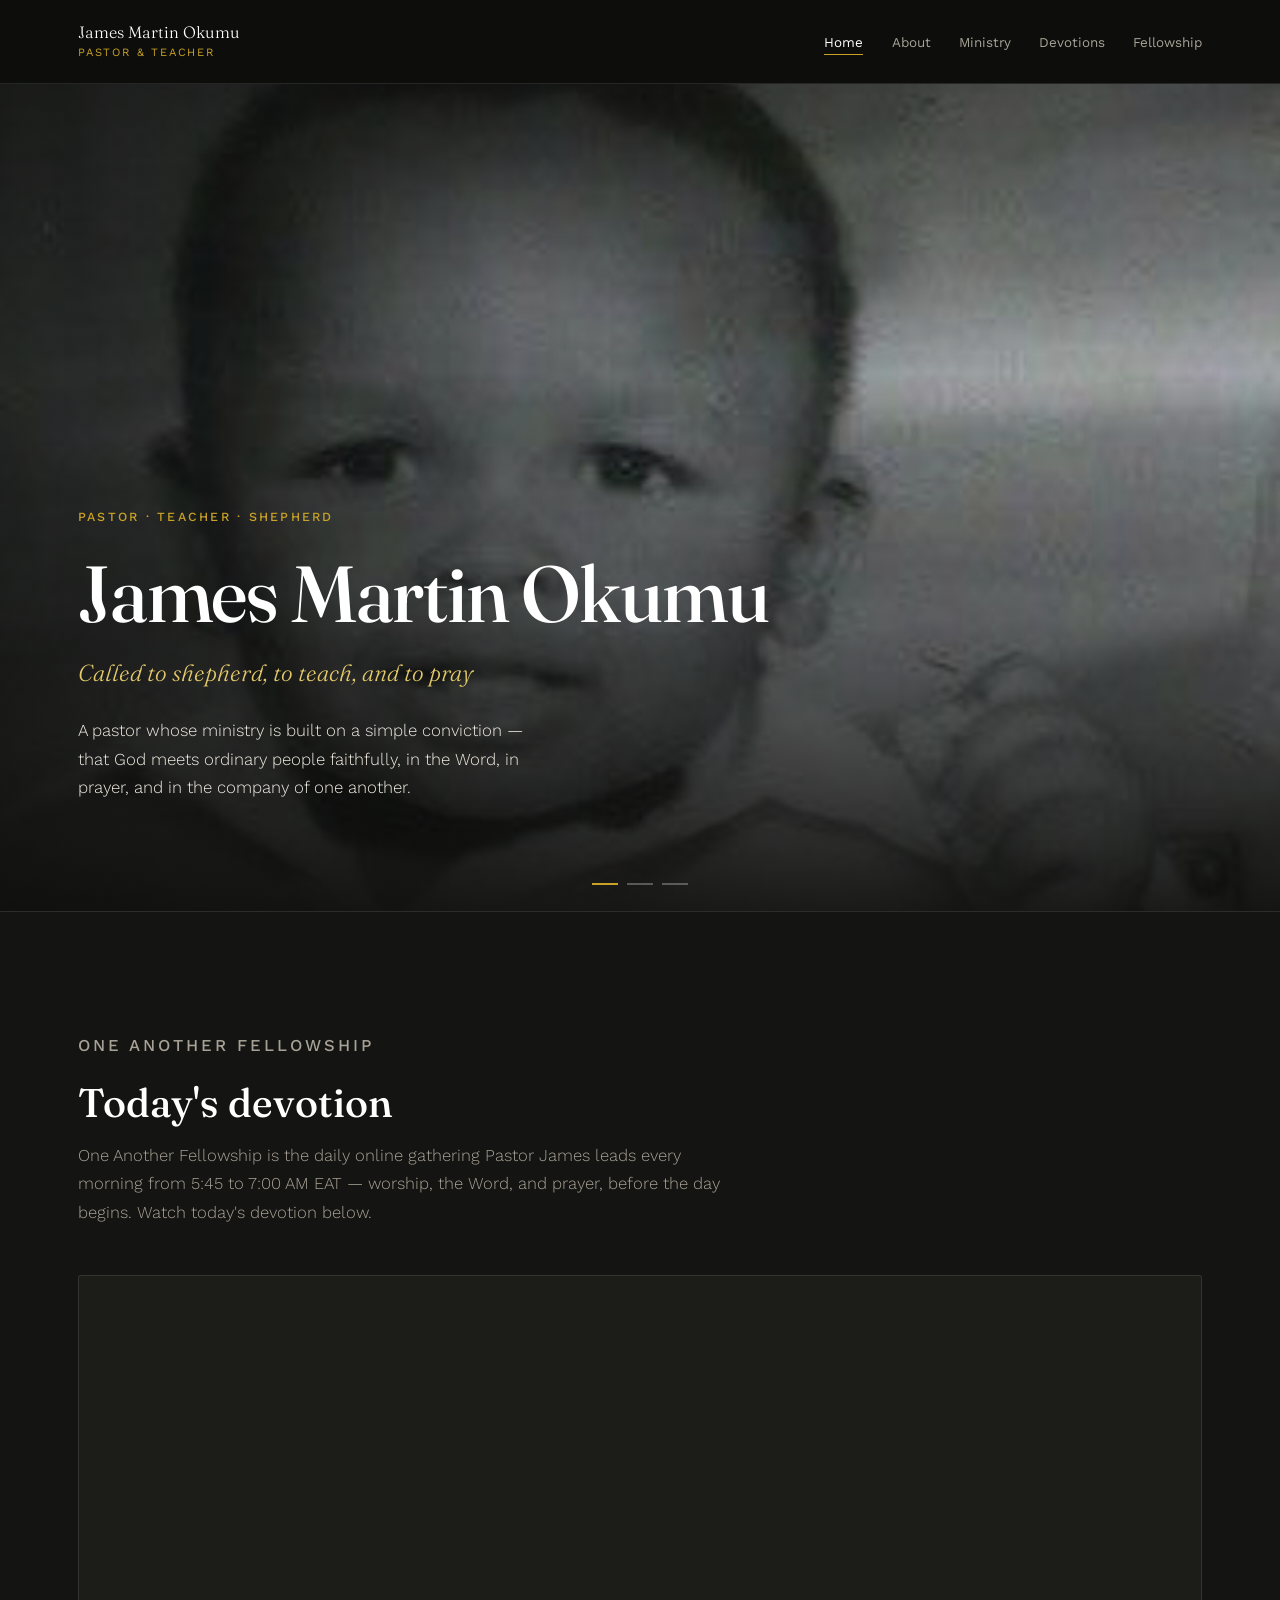
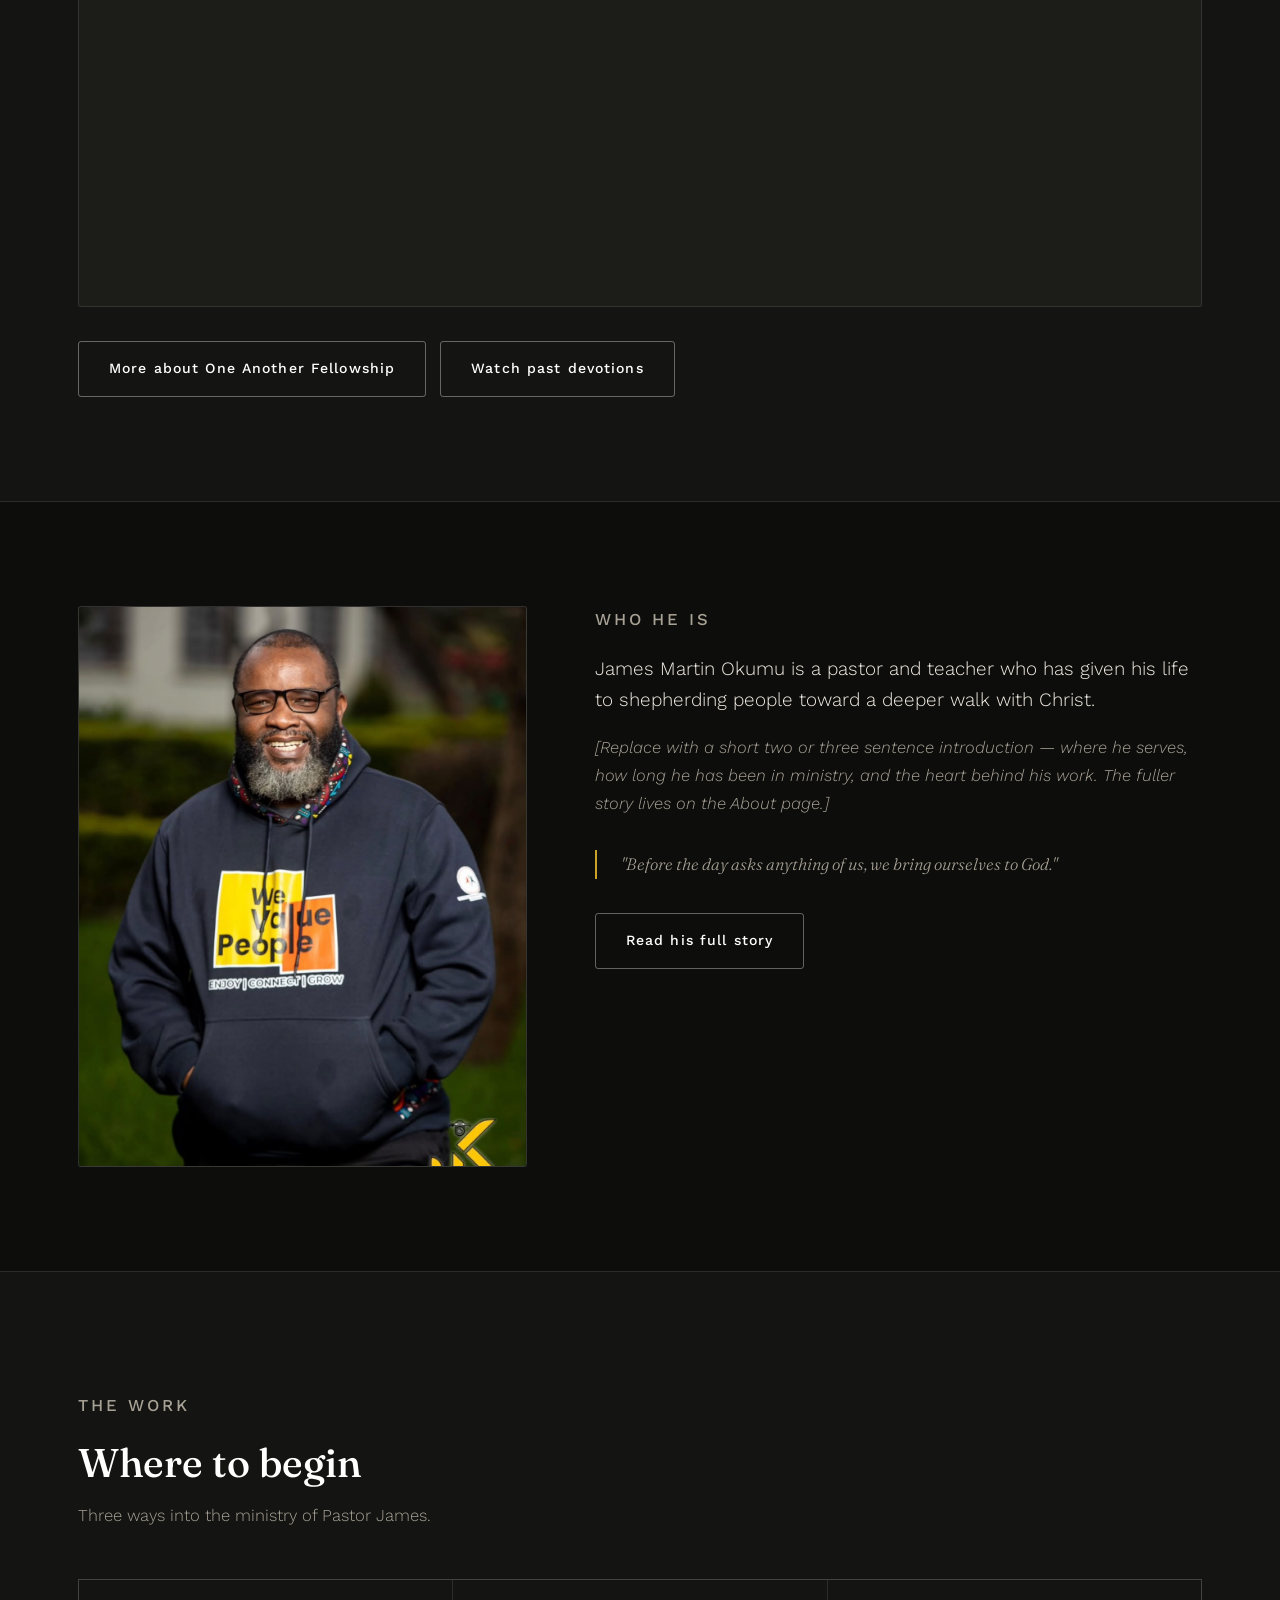
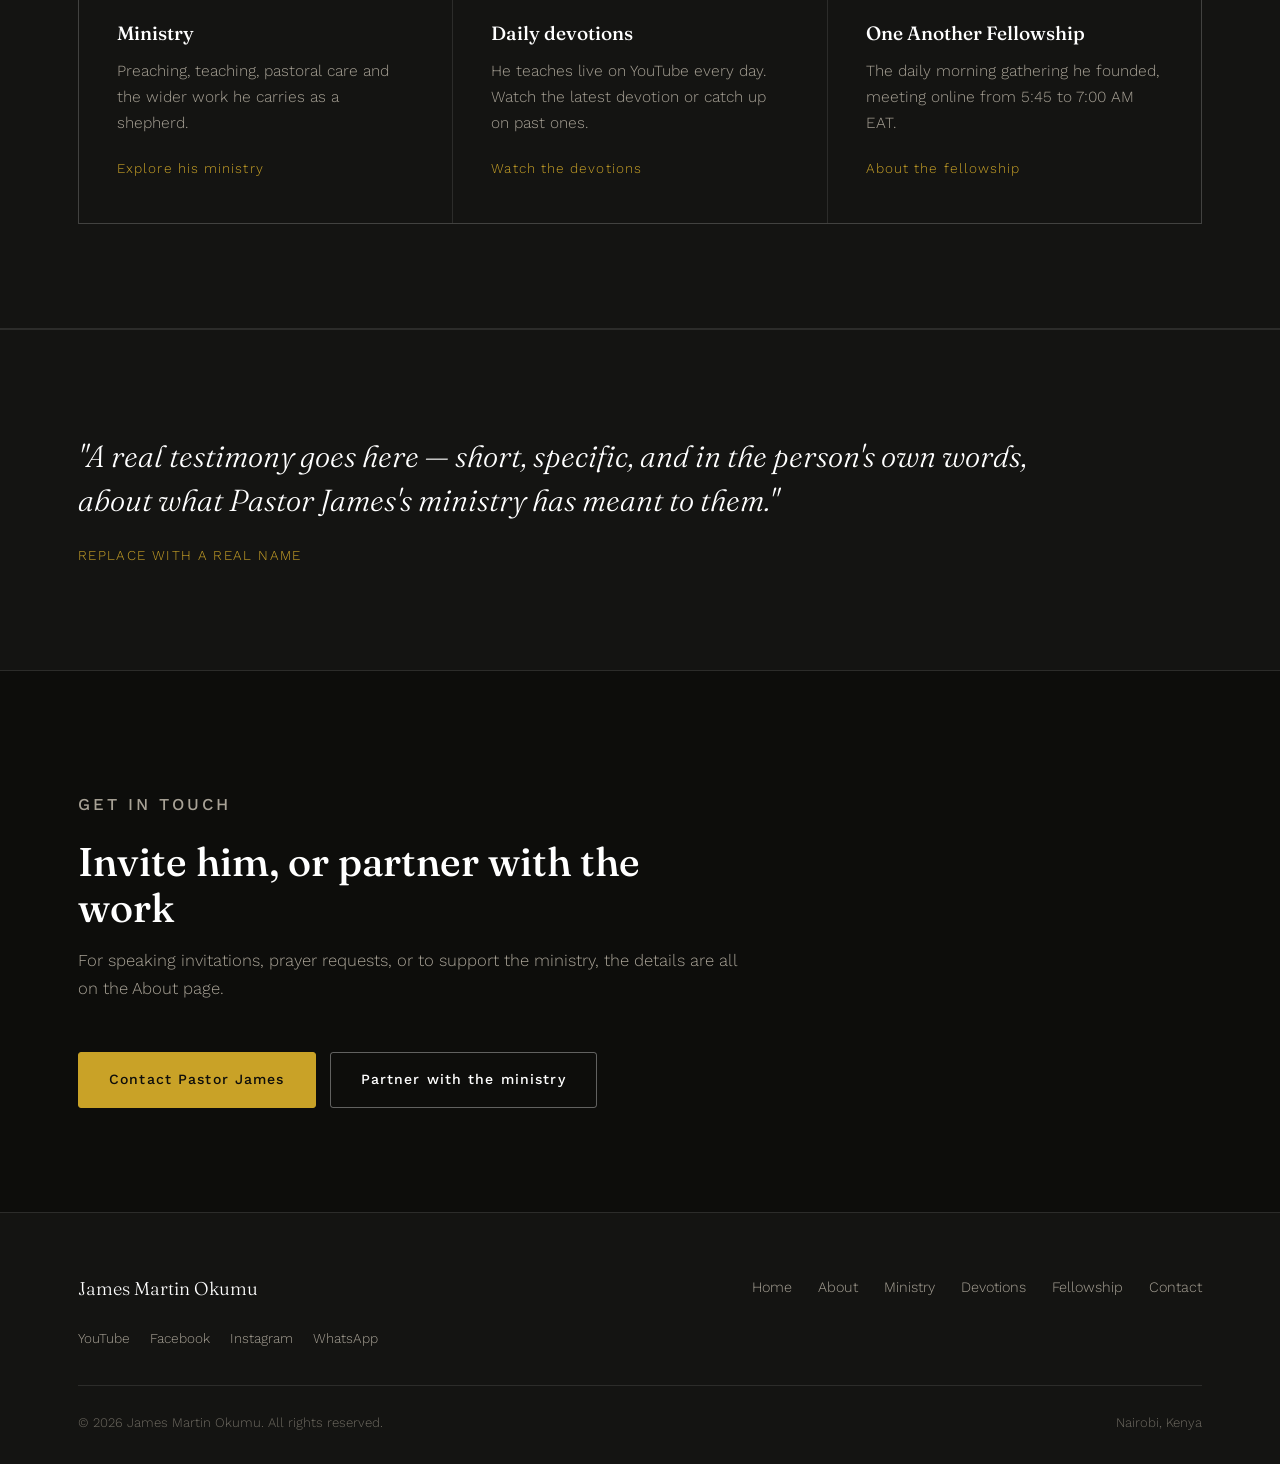
==== docs/index.html @ 49c94999 "Add files via upload" ====
<!DOCTYPE html>
<html lang="en">
<head>
<meta charset="UTF-8">
<meta name="viewport" content="width=device-width, initial-scale=1.0">
<title>James Martin Okumu — Pastor &amp; Teacher</title>
<meta name="description" content="The official website of James Martin Okumu — pastor, teacher and shepherd.">
<meta name="theme-color" content="#0D0D0B">
<link rel="preconnect" href="https://fonts.googleapis.com">
<link rel="preconnect" href="https://fonts.gstatic.com" crossorigin>
<link href="https://fonts.googleapis.com/css2?family=Fraunces:ital,opsz,wght@0,9..144,400;0,9..144,500;0,9..144,600;1,9..144,500&family=Work+Sans:wght@300;400;500;600&display=swap" rel="stylesheet">
<link rel="stylesheet" href="style.css">
</head>
<body>

<header class="site-nav">
  <div class="nav-inner">
    <a href="index.html" class="brand">James Martin Okumu<small>PASTOR &amp; TEACHER</small></a>
    <button class="nav-toggle" id="navToggle" aria-label="Toggle menu" aria-expanded="false">
      <span></span><span></span><span></span>
    </button>
    <ul class="links" id="navLinks">
      <li><a href="index.html" class="current">Home</a></li>
      <li><a href="about.html">About</a></li>
      <li><a href="ministry.html">Ministry</a></li>
      <li><a href="devotions.html">Devotions</a></li>
      <li><a href="fellowship.html">Fellowship</a></li>
    </ul>
  </div>
</header>

<main>

  <!-- ============ HERO ============
       Full-width slideshow. It plays through the images once on page load
       and then stays on the last one.

       TO CHANGE THE PHOTOS: edit the data-src values below. Add or remove
       .hero-slide divs freely — the script adapts to however many there are.
       The LAST slide in the list is the one it settles on.
  ================================================== -->
  <section class="hero" id="hero">
    <div class="hero-slides" id="heroSlides">
      <div class="hero-slide" data-src="Images/pj12.jpeg"></div>
      <div class="hero-slide" data-src="Images/pj13.jpeg"></div>
      <div class="hero-slide" data-src="Images/pj8.jpeg"></div>
    </div>
    <div class="hero-scrim"></div>

    <div class="hero-inner">
      <p class="kicker">PASTOR · TEACHER · SHEPHERD</p>
      <h1>James Martin Okumu</h1>
      <p class="hero-role">Called to shepherd, to teach, and to pray</p>
      <p class="hero-lede">
        A pastor whose ministry is built on a simple conviction — that God meets
        ordinary people faithfully, in the Word, in prayer, and in the company of
        one another.
      </p>
      <!-- <div class="btn-row">
        <a href="about.html" class="btn btn-gold">About Pastor James</a>
        <a href="devotions.html" class="btn btn-outline">Watch the devotions</a>
      </div> -->
    </div>

    <div class="hero-ticks" id="heroTicks" aria-hidden="true"></div>
  </section>

  <!-- ============ TODAY'S DEVOTION (One Another Fellowship) ============
       A short line about One Another Fellowship, then the embedded
       YouTube player for that day's devotion.

       TO UPDATE THE VIDEO EACH DAY:
       1. Open the video (or the live stream) on YouTube.
       2. Click Share, then Embed, and copy the video ID from the src URL —
          it's the part after /embed/, e.g. https://www.youtube.com/embed/dQw4w9WgXcQ
          The ID there is  dQw4w9WgXcQ
       3. Replace VIDEO_ID_HERE below with that ID.
       4. Delete the <div class="ph-note"> line once a real video is showing.

       SET IT ONCE AND FORGET IT INSTEAD:
       Replace the src below with
         https://www.youtube.com/embed/live_stream?channel=CHANNEL_ID
       (CHANNEL_ID is the part after /channel/ in the channel's YouTube URL).
       This always shows whatever is currently live, so nothing needs
       editing daily.
  ================================================== -->
  <section id="devotion" style="background:var(--black-2); border-bottom:1px solid var(--line);">
    <div class="wrap">
      <div class="section-head">
        <p class="kicker">ONE ANOTHER FELLOWSHIP</p>
        <h2>Today's devotion</h2>
        <p>
          One Another Fellowship is the daily online gathering Pastor James leads
          every morning from 5:45 to 7:00 AM EAT — worship, the Word, and prayer,
          before the day begins. Watch today's devotion below.
        </p>
      </div>

      <div class="video-frame">
        <iframe width="560" height="315" src="https://www.youtube.com/embed/0ZjJgJU7mEo?si=CtT1okgOk1QKLhzF" title="YouTube video player" frameborder="0" allow="accelerometer; autoplay; clipboard-write; encrypted-media; gyroscope; picture-in-picture; web-share" referrerpolicy="strict-origin-when-cross-origin" allowfullscreen></iframe>
        <!-- <div class="ph-note">
          Paste today's YouTube video ID into this embed.<br>
          <small>See the instructions in the code just above this section.</small>
        </div> -->
      </div>

      <div class="btn-row">
        <a href="fellowship.html" class="btn btn-outline">More about One Another Fellowship</a>
        <a href="devotions.html" class="btn btn-outline">Watch past devotions</a>
      </div>
    </div>
  </section>

  <!-- ============ INTRO ============ -->
  <section>
    <div class="wrap">
      <div class="split">
        <div class="split-media">
          <div class="photo">
            <img src="Images/pj4.jpeg" alt="Pastor James Martin Okumu">
            <div class="ph-note">images/portrait.jpg<br><small>portrait, 4:5</small></div>
          </div>
        </div>
        <div class="body-copy">
          <p class="kicker">WHO HE IS</p>
          <p class="lead">
            James Martin Okumu is a pastor and teacher who has given his life to
            shepherding people toward a deeper walk with Christ.
          </p>
          <p>
            <em>[Replace with a short two or three sentence introduction — where he
            serves, how long he has been in ministry, and the heart behind his work.
            The fuller story lives on the About page.]</em>
          </p>
          <p class="pull">"Before the day asks anything of us, we bring ourselves to God."</p>
          <div class="btn-row">
            <a href="about.html" class="btn btn-outline">Read his full story</a>
          </div>
        </div>
      </div>
    </div>
  </section>

  <!-- ============ THREE DOORS ============ -->
  <section class="alt-bg" style="background:var(--black-2); border-top:1px solid var(--line); border-bottom:1px solid var(--line);">
    <div class="wrap">
      <div class="section-head">
        <p class="kicker">THE WORK</p>
        <h2>Where to begin</h2>
        <p>Three ways into the ministry of Pastor James.</p>
      </div>
      <div class="grid-3 alt-bg">
        <div class="cell">
          <h3>Ministry</h3>
          <p>Preaching, teaching, pastoral care and the wider work he carries as a shepherd.</p>
          <a href="ministry.html" class="more">Explore his ministry</a>
        </div>
        <div class="cell">
          <h3>Daily devotions</h3>
          <p>He teaches live on YouTube every day. Watch the latest devotion or catch up on past ones.</p>
          <a href="devotions.html" class="more">Watch the devotions</a>
        </div>
        <div class="cell">
          <h3>One Another Fellowship</h3>
          <p>The daily morning gathering he founded, meeting online from 5:45 to 7:00 AM EAT.</p>
          <a href="fellowship.html" class="more">About the fellowship</a>
        </div>
      </div>
    </div>
  </section>

  <!-- ============ TESTIMONY ============ -->
  <section class="testimony">
    <div class="wrap">
      <blockquote>
        "A real testimony goes here — short, specific, and in the person's own words,
        about what Pastor James's ministry has meant to them."
        <cite>REPLACE WITH A REAL NAME</cite>
      </blockquote>
    </div>
  </section>

  <!-- ============ CTA ============ -->
  <section>
    <div class="wrap">
      <div class="section-head">
        <p class="kicker">GET IN TOUCH</p>
        <h2>Invite him, or partner with the work</h2>
        <p>
          For speaking invitations, prayer requests, or to support the ministry,
          the details are all on the About page.
        </p>
      </div>
      <div class="btn-row" style="margin-top:0;">
        <a href="about.html#contact" class="btn btn-gold">Contact Pastor James</a>
        <a href="about.html#partner" class="btn btn-outline">Partner with the ministry</a>
      </div>
    </div>
  </section>

</main>

<footer>
  <div class="wrap">
    <div class="footer-top">
      <div>
        <div class="footer-brand">James Martin Okumu</div>
        <ul class="socials">
          <li><a href="https://youtube.com/@pastajmo?si=jwKkBSvHOU5rkGLG" target="_blank" rel="noopener">YouTube</a></li>
          <li><a href="https://www.facebook.com/share/1CH9xJ3EPk/?mibextid=wwXIfr" target="_blank" rel="noopener">Facebook</a></li>
          <li><a href="https://www.instagram.com/pastajmo_?stkn=NXFvdDA4YzVlY3pz" target="_blank" rel="noopener">Instagram</a></li>
          <li><a href="https://wa.me/254716153771" target="_blank" rel="noopener">WhatsApp</a></li>
        </ul>
      </div>
      <ul class="footer-links">
        <li><a href="index.html">Home</a></li>
        <li><a href="about.html">About</a></li>
        <li><a href="ministry.html">Ministry</a></li>
        <li><a href="devotions.html">Devotions</a></li>
        <li><a href="fellowship.html">Fellowship</a></li>
        <li><a href="about.html#contact">Contact</a></li>
      </ul>
    </div>
    <div class="footer-bottom">
      <span>&copy; <span id="year"></span> James Martin Okumu. All rights reserved.</span>
      <span>Nairobi, Kenya</span>
    </div>
  </div>
</footer>

<script src="main.js"></script>
</body>
</html>
---- docs/style.css ----
/* ============================================================
   James Martin Okumu — shared stylesheet
   Edit colours, fonts and spacing here once; every page updates.
   ============================================================ */

:root{
  --black:#0D0D0B;
  --black-2:#141412;
  --black-3:#1C1C19;
  --line:rgba(255,255,255,0.10);
  --cream:#F2EDE4;
  --cream-dim:#A8A296;
  --muted:#6E6A61;
  --gold:#C9A227;
  --gold-soft:#E3C96A;
  --radius:3px;
}

*{box-sizing:border-box;}
html{scroll-behavior:smooth;}
body{
  margin:0;
  background:var(--black);
  color:var(--cream);
  font-family:'Work Sans', sans-serif;
  font-size:16px;
  font-weight:300;
  line-height:1.7;
  -webkit-font-smoothing:antialiased;
}
h1,h2,h3,h4{
  font-family:'Fraunces', serif;
  font-weight:500;
  line-height:1.15;
  margin:0;
  color:#fff;
}
p{margin:0 0 1em 0;}
a{color:inherit;}
img{max-width:100%; display:block;}
.wrap{max-width:1180px; margin:0 auto; padding:0 28px;}
section{padding:104px 0;}
@media (max-width:760px){ section{padding:68px 0;} }

a:focus-visible, button:focus-visible{outline:2px solid var(--gold); outline-offset:3px;}
@media (prefers-reduced-motion: reduce){
  *{animation-duration:0.01ms !important; transition-duration:0.01ms !important;}
}

.kicker{
  color:var(--gold); font-size:0.78rem; letter-spacing:0.18em;
  font-weight:500; margin-bottom:20px;
}
.todo{display:block; font-size:0.78rem; color:var(--muted); font-style:italic; margin-top:4px;}

/* ================= NAVBAR (static) ================= */
header.site-nav{
  position:static;
  background:var(--black);
  border-bottom:1px solid var(--line);
}
.nav-inner{
  max-width:1180px; margin:0 auto; padding:22px 28px;
  display:flex; align-items:center; justify-content:space-between; gap:24px;
}
.brand{
  font-family:'Fraunces', serif; font-size:clamp(0.9rem, 1.3vw, 1.02rem); color:#fff;
  text-decoration:none; line-height:1.3; white-space:nowrap; flex-shrink:0;
}
.brand small{
  display:block; font-family:'Work Sans',sans-serif; font-size:0.7rem;
  color:var(--gold); letter-spacing:0.16em; font-weight:400; margin-top:3px;
}
.links{
  display:flex; gap:clamp(16px, 2.2vw, 34px);
  list-style:none; margin:0; padding:0; align-items:center;
  flex-wrap:nowrap;
}
.links li{white-space:nowrap;}
.links a{
  color:var(--cream-dim); text-decoration:none;
  font-size:clamp(0.8rem, 1.05vw, 0.9rem); font-weight:400;
  padding:4px 0; border-bottom:1px solid transparent; white-space:nowrap;
  transition:color 0.2s ease, border-color 0.2s ease;
}
.links a:hover{color:#fff; border-color:var(--gold);}
.links a.current{color:#fff; border-color:var(--gold);}

.nav-toggle{
  display:none; background:none; border:none; cursor:pointer;
  width:32px; height:24px; position:relative; padding:0;
}
.nav-toggle span{
  position:absolute; left:0; right:0; height:1.5px; background:var(--cream);
  transition:transform 0.25s ease, opacity 0.25s ease;
}
.nav-toggle span:nth-child(1){top:2px;}
.nav-toggle span:nth-child(2){top:11px;}
.nav-toggle span:nth-child(3){top:20px;}
.nav-toggle.open span:nth-child(1){transform:translateY(9px) rotate(45deg);}
.nav-toggle.open span:nth-child(2){opacity:0;}
.nav-toggle.open span:nth-child(3){transform:translateY(-9px) rotate(-45deg);}

@media (max-width:760px){
  .nav-toggle{display:block;}
  .nav-inner{position:relative;}
  .links{
    display:none; position:absolute; top:100%; left:0; right:0; z-index:40;
    flex-direction:column; align-items:flex-start; gap:0;
    background:var(--black-2); border-bottom:1px solid var(--line); padding:8px 28px 20px;
  }
  .links.open{display:flex;}
  .links a{padding:14px 0; width:100%; border-bottom:1px solid var(--line);}
}

/* ================= BUTTONS ================= */
.btn{
  display:inline-block; padding:15px 30px; text-decoration:none;
  font-size:0.88rem; letter-spacing:0.08em; font-weight:500;
  font-family:'Work Sans',sans-serif;
  border-radius:var(--radius); border:1px solid transparent; cursor:pointer;
  transition:background 0.22s ease, color 0.22s ease, border-color 0.22s ease;
}
.btn-gold{background:var(--gold); color:#0D0D0B; border-color:var(--gold);}
.btn-gold:hover{background:var(--gold-soft); border-color:var(--gold-soft);}
.btn-outline{color:#fff; border-color:rgba(255,255,255,0.35); background:transparent;}
.btn-outline:hover{border-color:#fff; background:rgba(255,255,255,0.07);}
.btn-row{display:flex; gap:14px; flex-wrap:wrap; margin-top:34px;}

/* ================= PHOTO FRAMES ================= */
.photo{
  position:relative; overflow:hidden; border-radius:var(--radius);
  background:linear-gradient(150deg,#232320,#161614);
  border:1px solid var(--line);
}
.photo img{width:100%; height:100%; object-fit:cover; display:block;}
.photo .ph-note{
  position:absolute; inset:0; display:flex; align-items:center; justify-content:center;
  text-align:center; padding:24px; color:var(--muted); font-size:0.82rem;
  pointer-events:none; line-height:1.5;
}

/* ================= HOME HERO (full-width slideshow) ================= */
.hero{
  position:relative;
  width:100%;
  min-height:92vh;
  display:flex; align-items:flex-end;
  padding:0;
  background:var(--black-2);
  border-bottom:1px solid var(--line);
  overflow:hidden;
}

/* the stacked slides */
.hero-slides{position:absolute; inset:0; z-index:0;}
.hero-slide{
  position:absolute; inset:0;
  background-size:cover;
  background-position:center 22%;
  background-repeat:no-repeat;
  opacity:0;
  transition:opacity 1.4s ease-in-out;
}
.hero-slide.is-visible{opacity:1;}

/* readability wash over the photos */
.hero-scrim{
  position:absolute; inset:0; z-index:1; pointer-events:none;
  background:
    linear-gradient(180deg, rgba(13,13,11,0.55) 0%, rgba(13,13,11,0.10) 35%, rgba(13,13,11,0.92) 100%),
    linear-gradient(90deg, rgba(13,13,11,0.72) 0%, rgba(13,13,11,0.15) 65%);
}

.hero-inner{
  position:relative; z-index:2;
  width:100%; max-width:1180px; margin:0 auto;
  padding:0 28px 92px;
}
.hero h1{font-size:clamp(2.5rem, 6.2vw, 5rem); letter-spacing:-0.015em;}
.hero-role{
  font-family:'Fraunces',serif; font-style:italic; color:var(--gold-soft);
  font-size:clamp(1.05rem,2.2vw,1.45rem); margin-top:14px;
}
.hero-lede{color:var(--cream); max-width:48ch; margin-top:24px; font-size:1.05rem;}

/* small progress ticks showing which slide is up */
.hero-ticks{
  position:absolute; left:50%; transform:translateX(-50%);
  bottom:26px; z-index:2;
  display:flex; gap:9px;
}
.hero-ticks i{
  display:block; width:26px; height:2px;
  background:rgba(255,255,255,0.28);
  transition:background 0.5s ease;
}
.hero-ticks i.on{background:var(--gold);}

@media (max-width:760px){
  .hero{min-height:78vh;}
  .hero-inner{padding:0 24px 76px;}
  .hero-slide{background-position:center 18%;}
  .hero-scrim{
    background:linear-gradient(180deg, rgba(13,13,11,0.55) 0%, rgba(13,13,11,0.25) 30%, rgba(13,13,11,0.95) 100%);
  }
}

/* if the visitor prefers reduced motion, show only the final image */
@media (prefers-reduced-motion: reduce){
  .hero-slide{transition:none;}
}

/* ================= PAGE HEADER (inner pages) ================= */
.page-head{
  background-color:var(--black-2);
  border-bottom:1px solid var(--line);
  padding:92px 0 82px;
}
.page-head h1{font-size:clamp(2.2rem,5vw,3.4rem);}
.page-head p{color:var(--cream-dim); max-width:56ch; margin-top:20px; font-size:1.06rem;}

/* ================= SECTION HEADS ================= */
.section-head{margin-bottom:48px; max-width:660px;}
.section-head h2{font-size:clamp(1.85rem,3.5vw,2.5rem);}
.section-head p{color:var(--cream-dim); margin-top:16px; font-size:1.04rem;}

/* ================= SPLIT CONTENT ================= */
.split{display:grid; grid-template-columns:0.85fr 1.15fr; gap:68px; align-items:start;}
.split.reverse{grid-template-columns:1.15fr 0.85fr;}
@media (max-width:880px){
  .split, .split.reverse{grid-template-columns:1fr; gap:36px;}
  .split.reverse .split-media{order:-1;}
}
.split .photo{aspect-ratio:4/5;}
.body-copy p{color:var(--cream-dim); font-size:1.04rem;}
.body-copy p.lead{color:var(--cream); font-size:1.18rem; line-height:1.6;}
.pull{
  border-left:2px solid var(--gold); padding-left:24px; margin:32px 0;
  font-family:'Fraunces',serif; font-style:italic; font-size:1.22rem; color:#fff;
}

/* ================= CARD GRID ================= */
.grid-3{display:grid; grid-template-columns:repeat(3,1fr); gap:1px; background:var(--line); border:1px solid var(--line);}
.grid-2{display:grid; grid-template-columns:repeat(2,1fr); gap:1px; background:var(--line); border:1px solid var(--line);}
@media (max-width:800px){ .grid-3, .grid-2{grid-template-columns:1fr;} }
.cell{background:var(--black); padding:42px 38px;}
.cell h3{font-size:1.2rem; margin-bottom:14px;}
.cell p{color:var(--cream-dim); font-size:0.97rem; margin:0;}
.cell a.more{
  display:inline-block; margin-top:20px; color:var(--gold); text-decoration:none;
  font-size:0.85rem; letter-spacing:0.08em; border-bottom:1px solid transparent;
}
.cell a.more:hover{border-color:var(--gold);}
.alt-bg .cell{background:var(--black-2);}

/* ================= TIMELINE (ministry) ================= */
.timeline{list-style:none; margin:0; padding:0;}
.timeline li{
  display:grid; grid-template-columns:130px 1fr; gap:28px;
  padding:26px 0; border-bottom:1px solid var(--line);
}
.timeline li:first-child{border-top:1px solid var(--line);}
@media (max-width:640px){ .timeline li{grid-template-columns:1fr; gap:6px;} }
.timeline .yr{color:var(--gold); font-size:0.85rem; letter-spacing:0.1em; padding-top:4px;}
.timeline h4{font-size:1.1rem; margin-bottom:6px;}
.timeline p{color:var(--cream-dim); font-size:0.97rem; margin:0;}

/* ================= DEVOTIONS / VIDEO ================= */
.video-frame{
  position:relative; width:100%; aspect-ratio:16/9;
  background:var(--black-3); border:1px solid var(--line); border-radius:var(--radius);
  overflow:hidden;
}
.video-frame iframe{position:absolute; inset:0; width:100%; height:100%; border:0;}
.video-frame .ph-note{
  position:absolute; inset:0; display:flex; align-items:center; justify-content:center;
  text-align:center; padding:24px; color:var(--muted); font-size:0.85rem; line-height:1.6;
}
.video-grid{display:grid; grid-template-columns:repeat(3,1fr); gap:20px;}
@media (max-width:980px){ .video-grid{grid-template-columns:repeat(2,1fr);} }
@media (max-width:620px){ .video-grid{grid-template-columns:1fr;} }
.video-item h4{font-size:1rem; margin-top:14px;}
.video-item .date{color:var(--muted); font-size:0.82rem; margin-top:4px;}

.live-banner{
  display:flex; align-items:center; gap:16px; flex-wrap:wrap;
  background:var(--black-3); border:1px solid var(--line); border-radius:var(--radius);
  padding:22px 26px; margin-bottom:44px;
}
.live-dot{width:9px; height:9px; border-radius:50%; background:var(--gold); flex-shrink:0;}
.live-banner span.txt{color:var(--cream-dim); font-size:0.97rem;}
.live-banner strong{color:#fff; font-family:'Fraunces',serif; font-weight:500;}

/* ================= SCHEDULE CARD (fellowship) ================= */
.schedule-card{
  display:grid; grid-template-columns:0.95fr 1.05fr;
  border:1px solid var(--line); border-radius:var(--radius); overflow:hidden;
}
@media (max-width:880px){ .schedule-card{grid-template-columns:1fr;} }
.schedule-visual{
  padding:50px 40px; display:flex; flex-direction:column; justify-content:center; gap:12px;
  background-color:var(--black-3);
}
.schedule-time{font-family:'Fraunces',serif; font-size:clamp(2.2rem,4.4vw,3rem); color:#fff;}
.schedule-tz{color:var(--gold); font-size:0.82rem; letter-spacing:0.12em;}
.countdown{
  margin-top:20px; padding-top:18px; border-top:1px solid var(--line);
  color:var(--cream-dim); font-size:0.95rem;
}
.countdown strong{color:#fff; font-family:'Fraunces',serif; font-weight:500; font-size:1.15rem;}
.schedule-details{padding:50px 44px; background:var(--black);}
.schedule-details h3{font-size:1.35rem; margin-bottom:16px;}
.schedule-details p{color:var(--cream-dim);}
.steps{list-style:none; margin:24px 0 0; padding:0; display:flex; flex-direction:column; gap:18px;}
.steps li{display:flex; gap:15px; align-items:flex-start; color:var(--cream-dim); font-size:0.97rem;}
.steps .dot{width:7px; height:7px; border-radius:50%; background:var(--gold); margin-top:10px; flex-shrink:0;}

/* ================= GALLERY ================= */
.gallery-grid{display:grid; grid-template-columns:repeat(3,1fr); gap:14px;}
@media (max-width:880px){ .gallery-grid{grid-template-columns:repeat(2,1fr);} }
@media (max-width:520px){ .gallery-grid{grid-template-columns:1fr;} }
.gallery-grid .photo{aspect-ratio:1/1;}
.gallery-grid .photo.tall{grid-row:span 2; aspect-ratio:1/2;}
@media (max-width:880px){ .gallery-grid .photo.tall{grid-row:auto; aspect-ratio:1/1;} }

/* ================= TESTIMONY ================= */
.testimony{background:var(--black-2); border-top:1px solid var(--line); border-bottom:1px solid var(--line);}
.testimony blockquote{
  margin:0; font-family:'Fraunces',serif; font-style:italic;
  font-size:clamp(1.3rem,2.7vw,1.9rem); color:#fff; max-width:52ch; line-height:1.45;
}
.testimony cite{
  display:block; font-style:normal; font-family:'Work Sans',sans-serif;
  margin-top:24px; color:var(--gold); font-size:0.85rem; letter-spacing:0.1em;
}

/* ================= CONTACT + PARTNER ================= */
.contact-grid{display:grid; grid-template-columns:1.1fr 0.9fr; gap:60px;}
@media (max-width:880px){ .contact-grid{grid-template-columns:1fr; gap:36px;} }
.field{margin-bottom:20px;}
.field label{display:block; font-size:0.78rem; color:var(--cream-dim); letter-spacing:0.09em; margin-bottom:8px;}
.field input, .field textarea{
  width:100%; padding:13px 15px; border:1px solid var(--line); border-radius:var(--radius);
  font-family:'Work Sans',sans-serif; font-size:0.97rem; font-weight:300;
  background:var(--black-2); color:var(--cream);
}
.field input:focus, .field textarea:focus{border-color:var(--gold); outline:none;}
.field textarea{resize:vertical; min-height:120px;}
.form-note{font-size:0.82rem; color:var(--muted); margin-top:14px;}
.info-list{list-style:none; margin:0; padding:0;}
.info-list li{padding:18px 0; border-bottom:1px solid var(--line);}
.info-list li:first-child{padding-top:0;}
.info-list a{text-decoration:none; color:#fff;}
.info-list a:hover{color:var(--gold);}
.info-list span.lbl{display:block; font-size:0.74rem; color:var(--gold); letter-spacing:0.12em; margin-bottom:6px;}

/* ================= FOOTER ================= */
footer{background:var(--black-2); border-top:1px solid var(--line); padding:60px 0 30px;}
.footer-top{
  display:flex; justify-content:space-between; align-items:flex-start; flex-wrap:wrap; gap:26px;
  padding-bottom:34px; border-bottom:1px solid var(--line);
}
.footer-brand{font-family:'Fraunces',serif; color:#fff; font-size:1.15rem;}
.footer-links{display:flex; gap:26px; list-style:none; margin:0; padding:0; flex-wrap:wrap;}
.footer-links a{color:var(--cream-dim); text-decoration:none; font-size:0.9rem;}
.footer-links a:hover{color:#fff;}
.socials{display:flex; gap:20px; list-style:none; margin:20px 0 0; padding:0;}
.socials a{color:var(--cream-dim); text-decoration:none; font-size:0.85rem;}
.socials a:hover{color:var(--gold);}
.footer-bottom{
  display:flex; justify-content:space-between; flex-wrap:wrap; gap:12px;
  padding-top:26px; font-size:0.82rem; color:var(--muted);
}
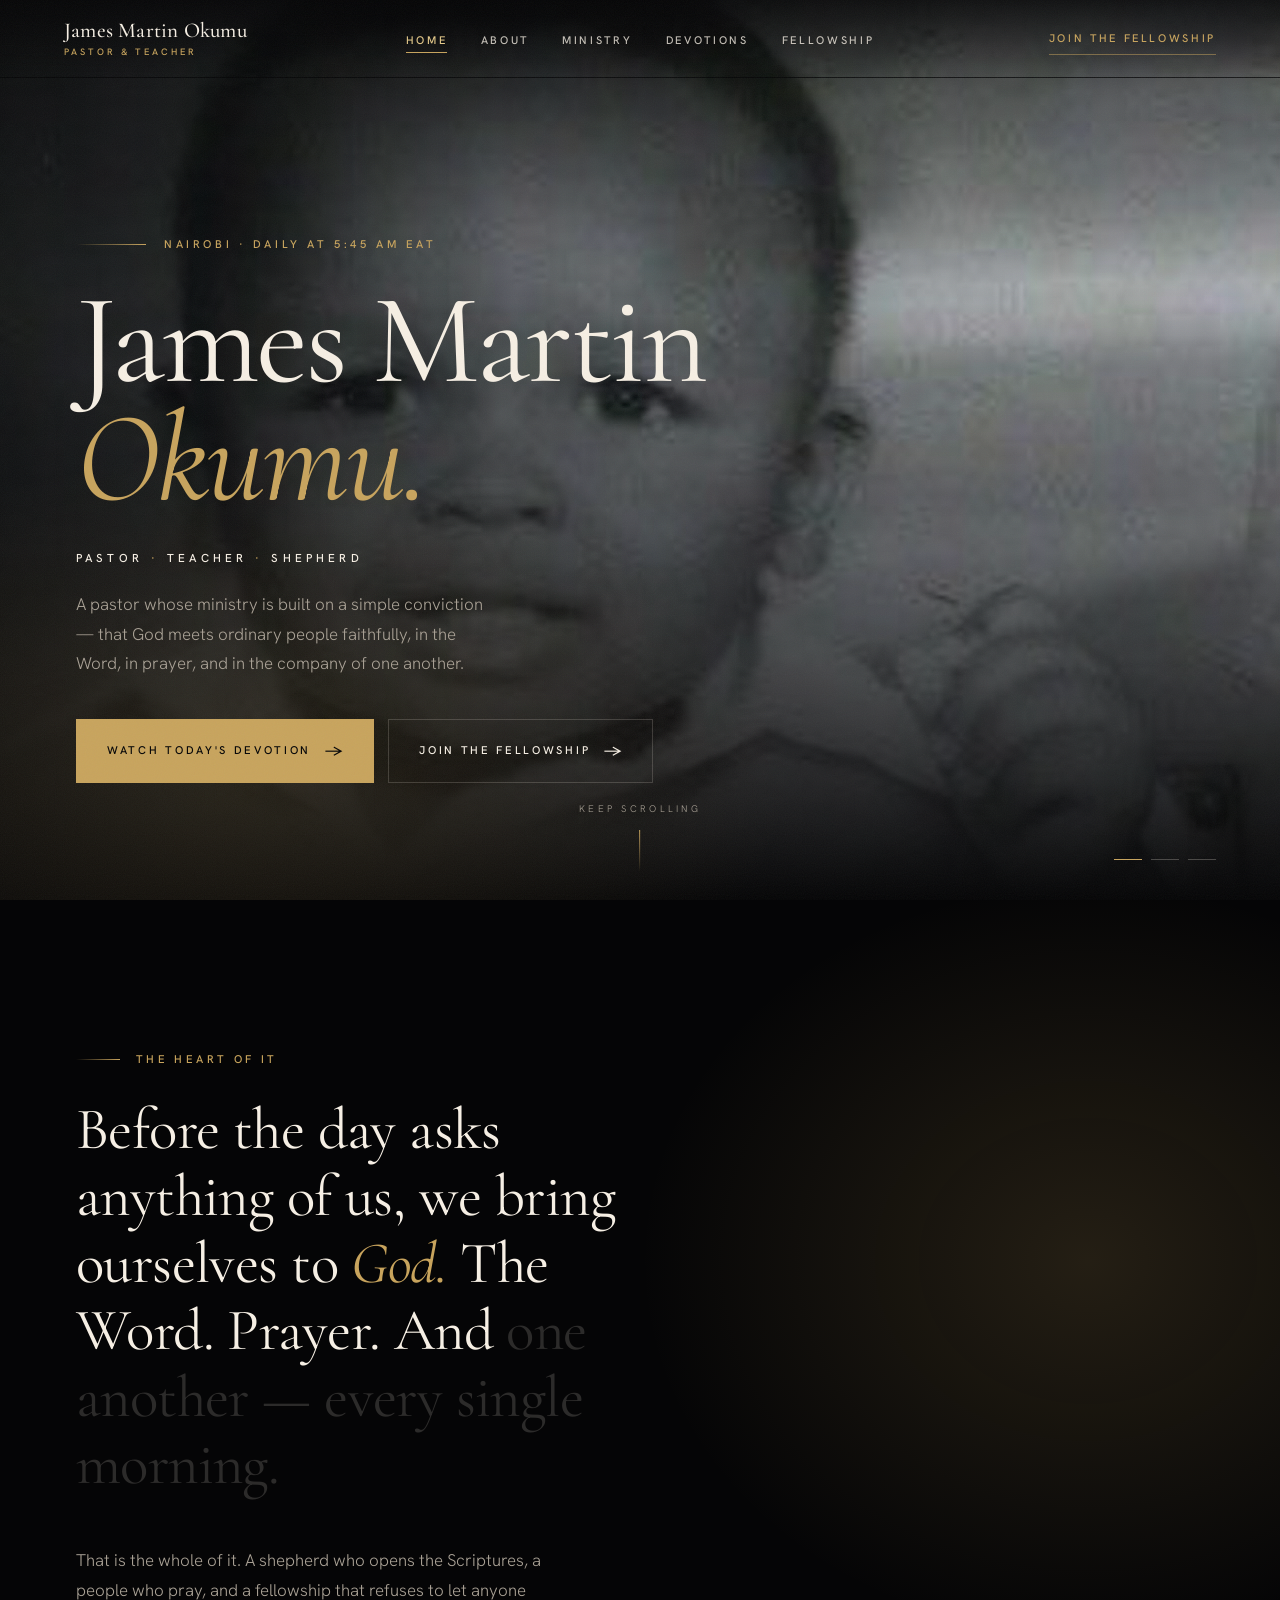
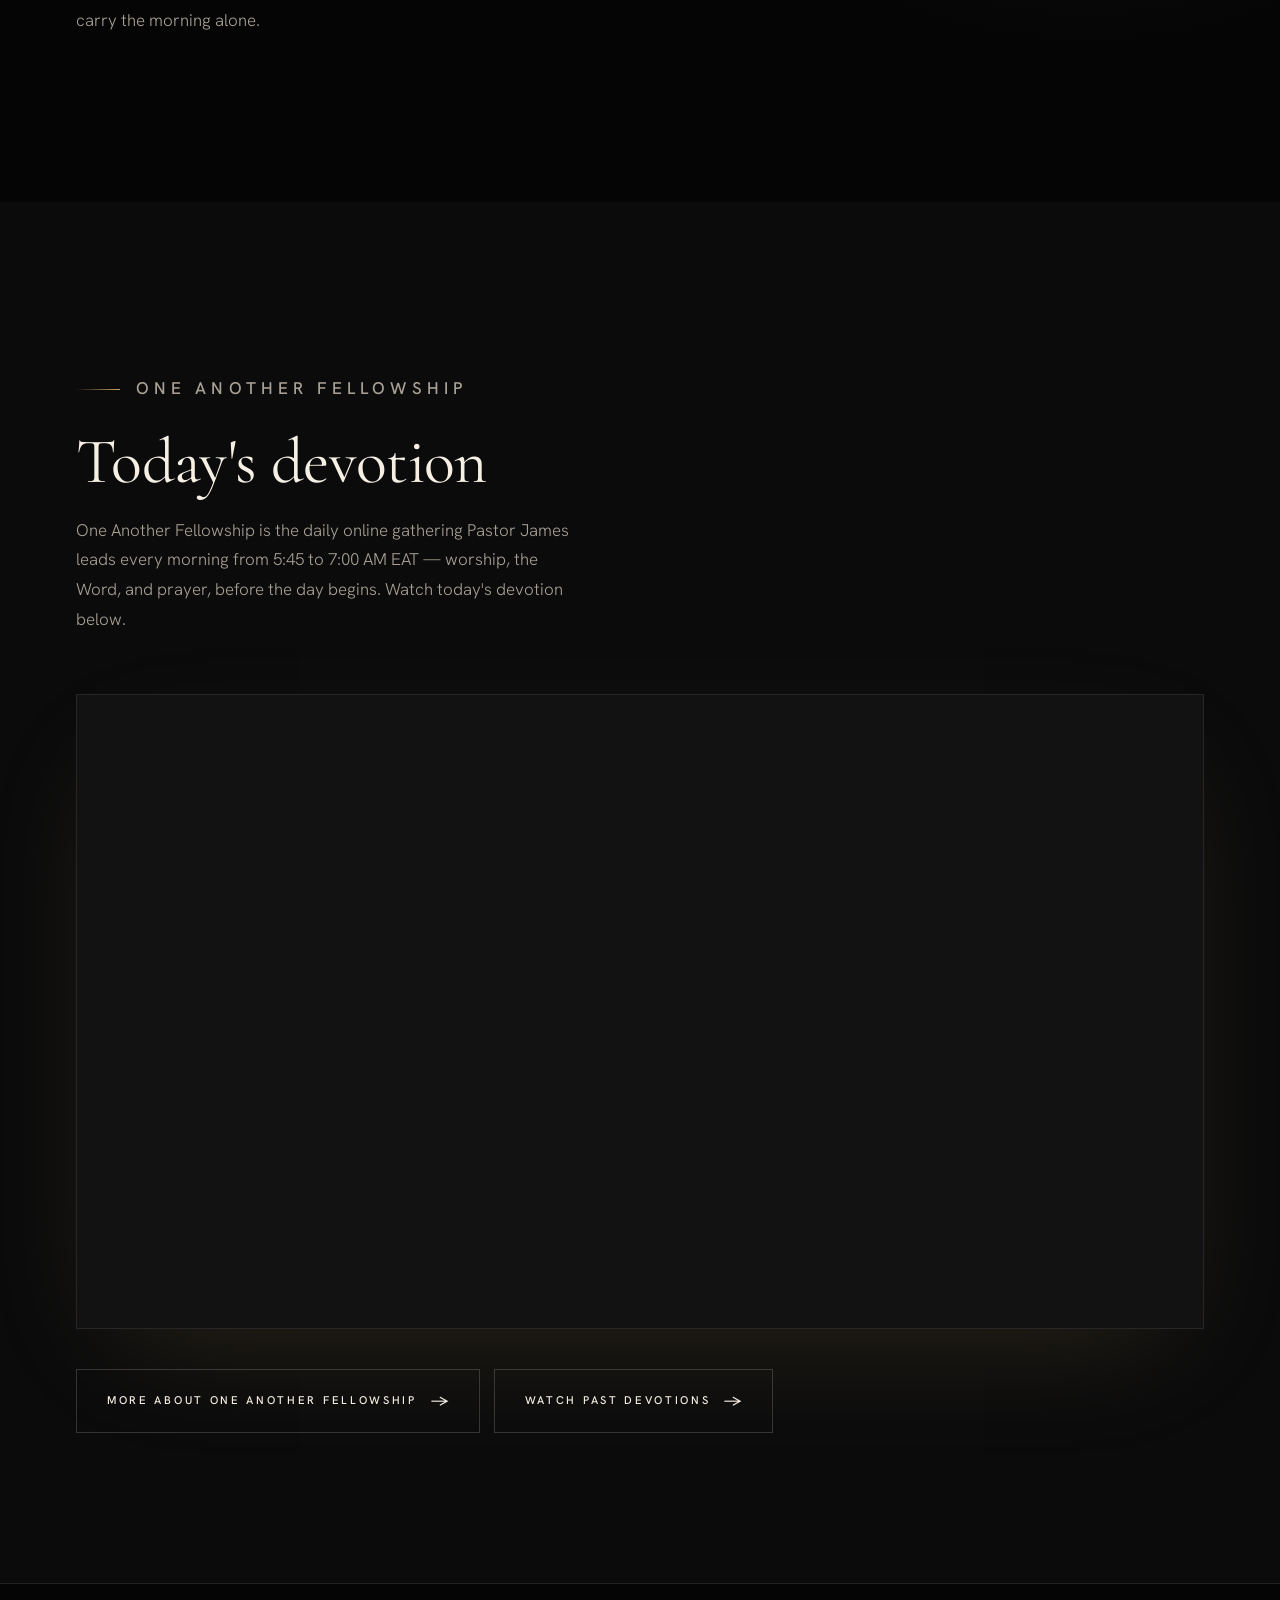
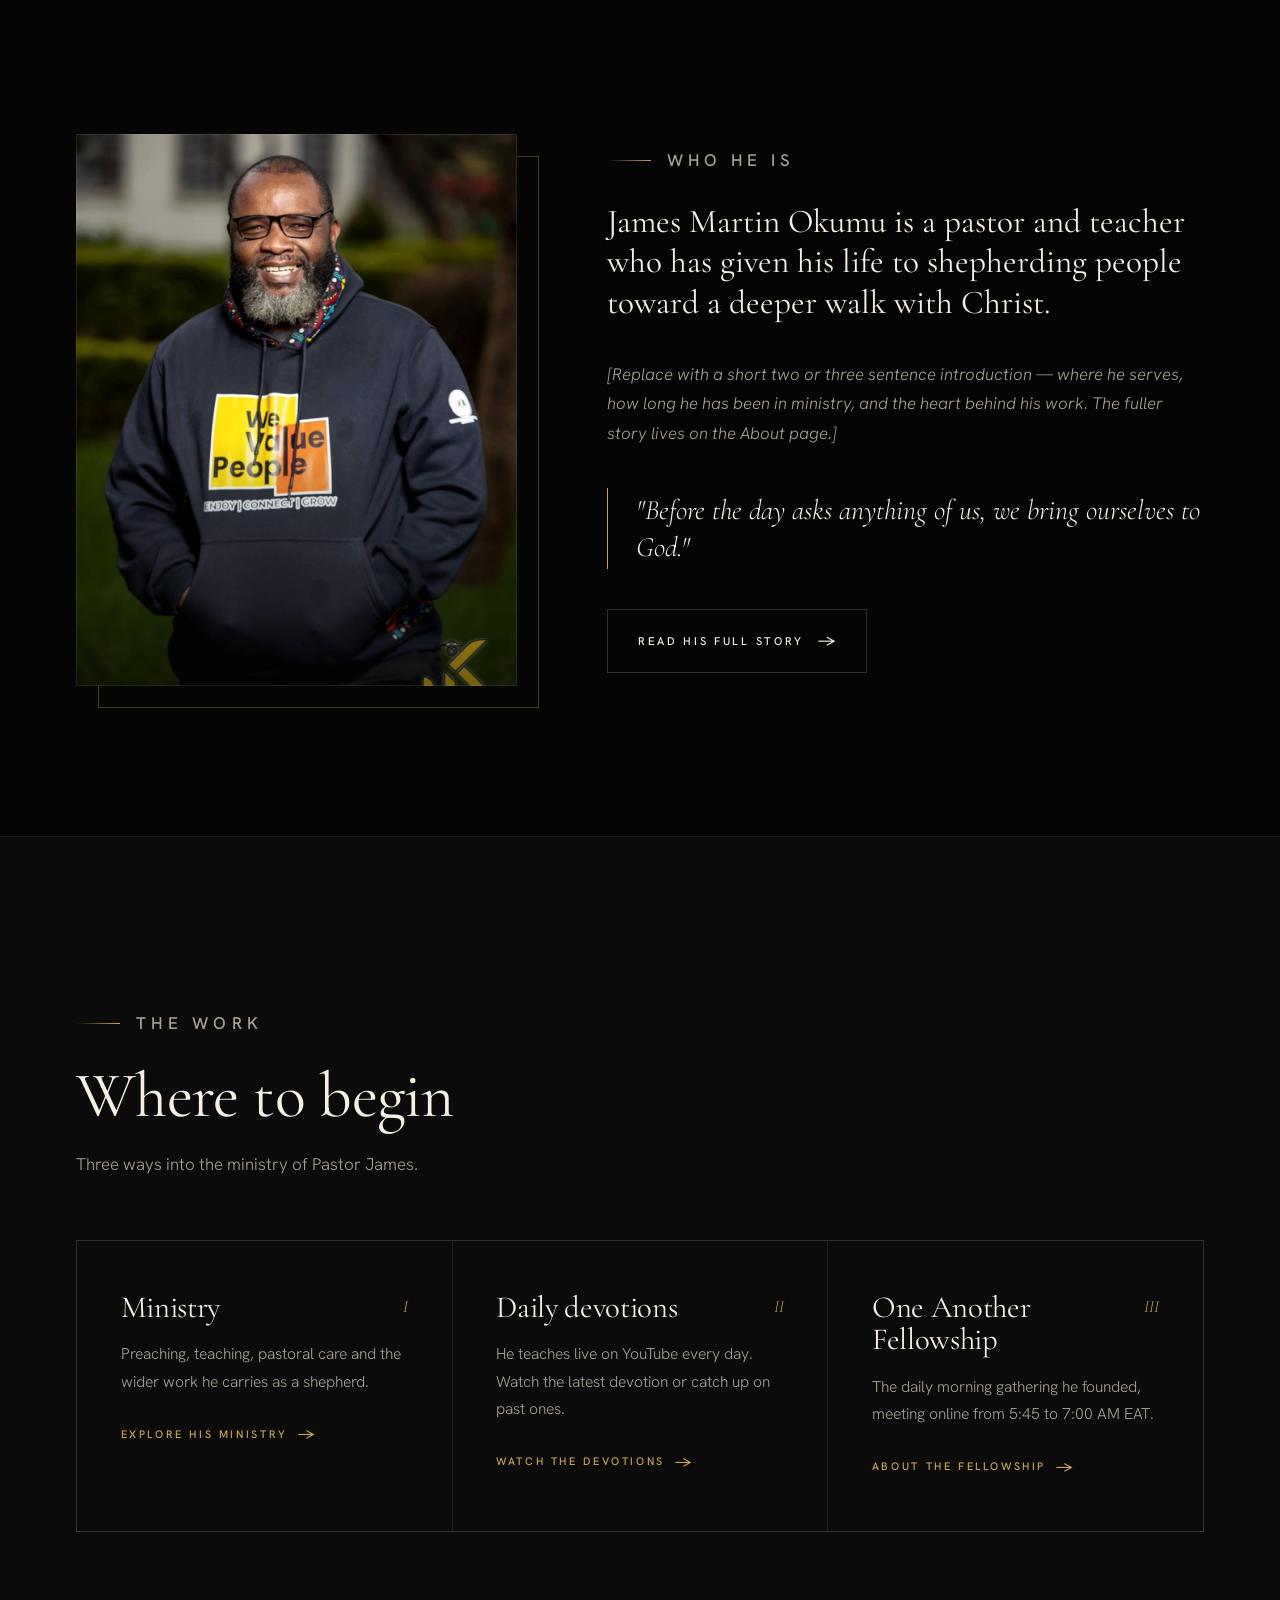
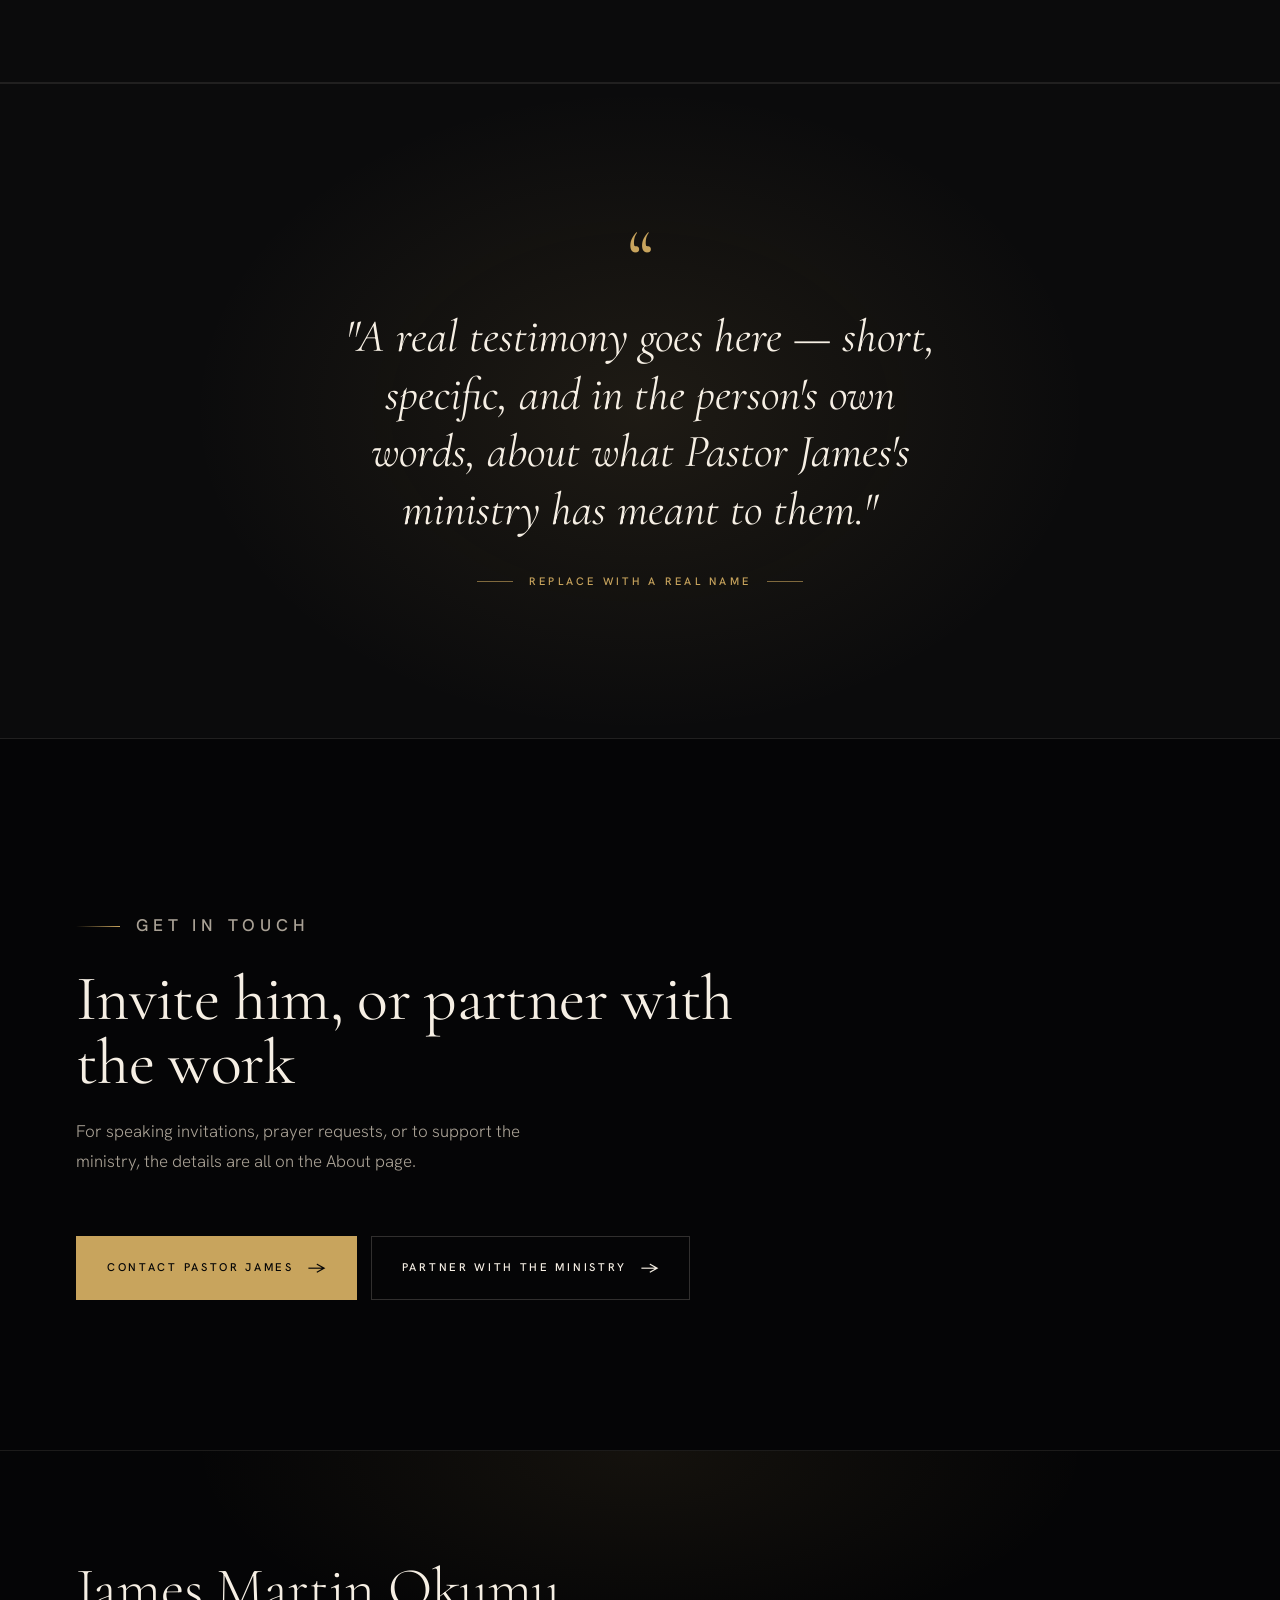
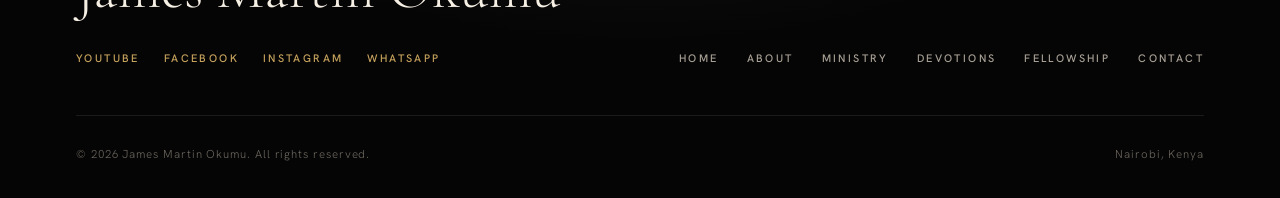
==== commit c6866c7f: "Add files via upload" ====
--- a/docs/index.html
+++ b/docs/index.html
@@ -8,25 +8,27 @@
 <meta name="theme-color" content="#0D0D0B">
 <link rel="preconnect" href="https://fonts.googleapis.com">
 <link rel="preconnect" href="https://fonts.gstatic.com" crossorigin>
-<link href="https://fonts.googleapis.com/css2?family=Fraunces:ital,opsz,wght@0,9..144,400;0,9..144,500;0,9..144,600;1,9..144,500&family=Work+Sans:wght@300;400;500;600&display=swap" rel="stylesheet">
+<link href="https://fonts.googleapis.com/css2?family=Cormorant+Garamond:ital,wght@0,400;0,500;0,600;1,400;1,500&family=Hanken+Grotesk:wght@300;400;500;600&display=swap" rel="stylesheet">
 <link rel="stylesheet" href="style.css">
 </head>
 <body>
 
 <header class="site-nav">
-  <div class="nav-inner">
+  <nav class="nav-inner" aria-label="Main">
     <a href="index.html" class="brand">James Martin Okumu<small>PASTOR &amp; TEACHER</small></a>
-    <button class="nav-toggle" id="navToggle" aria-label="Toggle menu" aria-expanded="false">
-      <span></span><span></span><span></span>
-    </button>
     <ul class="links" id="navLinks">
       <li><a href="index.html" class="current">Home</a></li>
       <li><a href="about.html">About</a></li>
       <li><a href="ministry.html">Ministry</a></li>
       <li><a href="devotions.html">Devotions</a></li>
       <li><a href="fellowship.html">Fellowship</a></li>
+      <li class="menu-cta"><a href="fellowship.html">Join the Fellowship</a></li>
     </ul>
-  </div>
+    <a href="fellowship.html" class="nav-cta">Join the Fellowship</a>
+    <button class="nav-toggle" id="navToggle" aria-label="Open menu" aria-expanded="false" aria-controls="navLinks">
+      <span></span><span></span>
+    </button>
+  </nav>
 </header>
 
 <main>
@@ -48,21 +50,40 @@
     <div class="hero-scrim"></div>
 
     <div class="hero-inner">
-      <p class="kicker">PASTOR · TEACHER · SHEPHERD</p>
-      <h1>James Martin Okumu</h1>
-      <p class="hero-role">Called to shepherd, to teach, and to pray</p>
+      <p class="hero-eyebrow">Nairobi · Daily at 5:45 AM EAT</p>
+      <h1>James Martin <em>Okumu.</em></h1>
+      <p class="hero-role">Pastor<span>·</span>Teacher<span>·</span>Shepherd</p>
       <p class="hero-lede">
         A pastor whose ministry is built on a simple conviction — that God meets
         ordinary people faithfully, in the Word, in prayer, and in the company of
         one another.
       </p>
-      <!-- <div class="btn-row">
-        <a href="about.html" class="btn btn-gold">About Pastor James</a>
-        <a href="devotions.html" class="btn btn-outline">Watch the devotions</a>
-      </div> -->
+      <div class="btn-row">
+        <a href="#devotion" class="btn btn-gold">Watch today's devotion</a>
+        <a href="fellowship.html" class="btn btn-outline">Join the fellowship</a>
+      </div>
     </div>
 
     <div class="hero-ticks" id="heroTicks" aria-hidden="true"></div>
+    <a href="#statement" class="scroll-cue">Keep scrolling</a>
+  </section>
+
+  <!-- ============ STATEMENT ============
+       The words light up one by one as you scroll.
+       Wrap any words in <em> to make them gold italic.
+  ================================================== -->
+  <section class="statement" id="statement">
+    <div class="wrap">
+      <p class="kicker">THE HEART OF IT</p>
+      <p class="lit-text">
+        Before the day asks anything of us, we bring ourselves to <em>God.</em>
+        The Word. Prayer. And one another — every single morning.
+      </p>
+      <p class="after">
+        That is the whole of it. A shepherd who opens the Scriptures, a people who
+        pray, and a fellowship that refuses to let anyone carry the morning alone.
+      </p>
+    </div>
   </section>
 
   <!-- ============ TODAY'S DEVOTION (One Another Fellowship) ============
--- a/docs/style.css
+++ b/docs/style.css
@@ -1,374 +1,593 @@
-/* ============================================================
-   James Martin Okumu — shared stylesheet
-   Edit colours, fonts and spacing here once; every page updates.
-   ============================================================ */
-
-:root{
-  --black:#0D0D0B;
-  --black-2:#141412;
-  --black-3:#1C1C19;
-  --line:rgba(255,255,255,0.10);
-  --cream:#F2EDE4;
-  --cream-dim:#A8A296;
-  --muted:#6E6A61;
-  --gold:#C9A227;
-  --gold-soft:#E3C96A;
-  --radius:3px;
-}
-
-*{box-sizing:border-box;}
-html{scroll-behavior:smooth;}
-body{
-  margin:0;
-  background:var(--black);
-  color:var(--cream);
-  font-family:'Work Sans', sans-serif;
-  font-size:16px;
-  font-weight:300;
-  line-height:1.7;
-  -webkit-font-smoothing:antialiased;
-}
-h1,h2,h3,h4{
-  font-family:'Fraunces', serif;
-  font-weight:500;
-  line-height:1.15;
-  margin:0;
-  color:#fff;
-}
-p{margin:0 0 1em 0;}
-a{color:inherit;}
-img{max-width:100%; display:block;}
-.wrap{max-width:1180px; margin:0 auto; padding:0 28px;}
-section{padding:104px 0;}
-@media (max-width:760px){ section{padding:68px 0;} }
-
-a:focus-visible, button:focus-visible{outline:2px solid var(--gold); outline-offset:3px;}
-@media (prefers-reduced-motion: reduce){
-  *{animation-duration:0.01ms !important; transition-duration:0.01ms !important;}
-}
-
-.kicker{
-  color:var(--gold); font-size:0.78rem; letter-spacing:0.18em;
-  font-weight:500; margin-bottom:20px;
-}
-.todo{display:block; font-size:0.78rem; color:var(--muted); font-style:italic; margin-top:4px;}
-
-/* ================= NAVBAR (static) ================= */
-header.site-nav{
-  position:static;
-  background:var(--black);
-  border-bottom:1px solid var(--line);
-}
-.nav-inner{
-  max-width:1180px; margin:0 auto; padding:22px 28px;
-  display:flex; align-items:center; justify-content:space-between; gap:24px;
-}
-.brand{
-  font-family:'Fraunces', serif; font-size:clamp(0.9rem, 1.3vw, 1.02rem); color:#fff;
-  text-decoration:none; line-height:1.3; white-space:nowrap; flex-shrink:0;
-}
-.brand small{
-  display:block; font-family:'Work Sans',sans-serif; font-size:0.7rem;
-  color:var(--gold); letter-spacing:0.16em; font-weight:400; margin-top:3px;
-}
-.links{
-  display:flex; gap:clamp(16px, 2.2vw, 34px);
-  list-style:none; margin:0; padding:0; align-items:center;
-  flex-wrap:nowrap;
-}
-.links li{white-space:nowrap;}
-.links a{
-  color:var(--cream-dim); text-decoration:none;
-  font-size:clamp(0.8rem, 1.05vw, 0.9rem); font-weight:400;
-  padding:4px 0; border-bottom:1px solid transparent; white-space:nowrap;
-  transition:color 0.2s ease, border-color 0.2s ease;
-}
-.links a:hover{color:#fff; border-color:var(--gold);}
-.links a.current{color:#fff; border-color:var(--gold);}
-
-.nav-toggle{
-  display:none; background:none; border:none; cursor:pointer;
-  width:32px; height:24px; position:relative; padding:0;
-}
-.nav-toggle span{
-  position:absolute; left:0; right:0; height:1.5px; background:var(--cream);
-  transition:transform 0.25s ease, opacity 0.25s ease;
-}
-.nav-toggle span:nth-child(1){top:2px;}
-.nav-toggle span:nth-child(2){top:11px;}
-.nav-toggle span:nth-child(3){top:20px;}
-.nav-toggle.open span:nth-child(1){transform:translateY(9px) rotate(45deg);}
-.nav-toggle.open span:nth-child(2){opacity:0;}
-.nav-toggle.open span:nth-child(3){transform:translateY(-9px) rotate(-45deg);}
-
-@media (max-width:760px){
-  .nav-toggle{display:block;}
-  .nav-inner{position:relative;}
-  .links{
-    display:none; position:absolute; top:100%; left:0; right:0; z-index:40;
-    flex-direction:column; align-items:flex-start; gap:0;
-    background:var(--black-2); border-bottom:1px solid var(--line); padding:8px 28px 20px;
-  }
-  .links.open{display:flex;}
-  .links a{padding:14px 0; width:100%; border-bottom:1px solid var(--line);}
-}
-
-/* ================= BUTTONS ================= */
-.btn{
-  display:inline-block; padding:15px 30px; text-decoration:none;
-  font-size:0.88rem; letter-spacing:0.08em; font-weight:500;
-  font-family:'Work Sans',sans-serif;
-  border-radius:var(--radius); border:1px solid transparent; cursor:pointer;
-  transition:background 0.22s ease, color 0.22s ease, border-color 0.22s ease;
-}
-.btn-gold{background:var(--gold); color:#0D0D0B; border-color:var(--gold);}
-.btn-gold:hover{background:var(--gold-soft); border-color:var(--gold-soft);}
-.btn-outline{color:#fff; border-color:rgba(255,255,255,0.35); background:transparent;}
-.btn-outline:hover{border-color:#fff; background:rgba(255,255,255,0.07);}
-.btn-row{display:flex; gap:14px; flex-wrap:wrap; margin-top:34px;}
-
-/* ================= PHOTO FRAMES ================= */
-.photo{
-  position:relative; overflow:hidden; border-radius:var(--radius);
-  background:linear-gradient(150deg,#232320,#161614);
-  border:1px solid var(--line);
-}
-.photo img{width:100%; height:100%; object-fit:cover; display:block;}
-.photo .ph-note{
-  position:absolute; inset:0; display:flex; align-items:center; justify-content:center;
-  text-align:center; padding:24px; color:var(--muted); font-size:0.82rem;
-  pointer-events:none; line-height:1.5;
-}
-
-/* ================= HOME HERO (full-width slideshow) ================= */
-.hero{
-  position:relative;
-  width:100%;
-  min-height:92vh;
-  display:flex; align-items:flex-end;
-  padding:0;
-  background:var(--black-2);
-  border-bottom:1px solid var(--line);
-  overflow:hidden;
-}
-
-/* the stacked slides */
-.hero-slides{position:absolute; inset:0; z-index:0;}
-.hero-slide{
-  position:absolute; inset:0;
-  background-size:cover;
-  background-position:center 22%;
-  background-repeat:no-repeat;
-  opacity:0;
-  transition:opacity 1.4s ease-in-out;
-}
-.hero-slide.is-visible{opacity:1;}
-
-/* readability wash over the photos */
-.hero-scrim{
-  position:absolute; inset:0; z-index:1; pointer-events:none;
-  background:
-    linear-gradient(180deg, rgba(13,13,11,0.55) 0%, rgba(13,13,11,0.10) 35%, rgba(13,13,11,0.92) 100%),
-    linear-gradient(90deg, rgba(13,13,11,0.72) 0%, rgba(13,13,11,0.15) 65%);
-}
-
-.hero-inner{
-  position:relative; z-index:2;
-  width:100%; max-width:1180px; margin:0 auto;
-  padding:0 28px 92px;
-}
-.hero h1{font-size:clamp(2.5rem, 6.2vw, 5rem); letter-spacing:-0.015em;}
-.hero-role{
-  font-family:'Fraunces',serif; font-style:italic; color:var(--gold-soft);
-  font-size:clamp(1.05rem,2.2vw,1.45rem); margin-top:14px;
-}
-.hero-lede{color:var(--cream); max-width:48ch; margin-top:24px; font-size:1.05rem;}
-
-/* small progress ticks showing which slide is up */
-.hero-ticks{
-  position:absolute; left:50%; transform:translateX(-50%);
-  bottom:26px; z-index:2;
-  display:flex; gap:9px;
-}
-.hero-ticks i{
-  display:block; width:26px; height:2px;
-  background:rgba(255,255,255,0.28);
-  transition:background 0.5s ease;
-}
-.hero-ticks i.on{background:var(--gold);}
-
-@media (max-width:760px){
-  .hero{min-height:78vh;}
-  .hero-inner{padding:0 24px 76px;}
-  .hero-slide{background-position:center 18%;}
-  .hero-scrim{
-    background:linear-gradient(180deg, rgba(13,13,11,0.55) 0%, rgba(13,13,11,0.25) 30%, rgba(13,13,11,0.95) 100%);
-  }
-}
-
-/* if the visitor prefers reduced motion, show only the final image */
-@media (prefers-reduced-motion: reduce){
-  .hero-slide{transition:none;}
-}
-
-/* ================= PAGE HEADER (inner pages) ================= */
-.page-head{
-  background-color:var(--black-2);
-  border-bottom:1px solid var(--line);
-  padding:92px 0 82px;
-}
-.page-head h1{font-size:clamp(2.2rem,5vw,3.4rem);}
-.page-head p{color:var(--cream-dim); max-width:56ch; margin-top:20px; font-size:1.06rem;}
-
-/* ================= SECTION HEADS ================= */
-.section-head{margin-bottom:48px; max-width:660px;}
-.section-head h2{font-size:clamp(1.85rem,3.5vw,2.5rem);}
-.section-head p{color:var(--cream-dim); margin-top:16px; font-size:1.04rem;}
-
-/* ================= SPLIT CONTENT ================= */
-.split{display:grid; grid-template-columns:0.85fr 1.15fr; gap:68px; align-items:start;}
-.split.reverse{grid-template-columns:1.15fr 0.85fr;}
-@media (max-width:880px){
-  .split, .split.reverse{grid-template-columns:1fr; gap:36px;}
-  .split.reverse .split-media{order:-1;}
-}
-.split .photo{aspect-ratio:4/5;}
-.body-copy p{color:var(--cream-dim); font-size:1.04rem;}
-.body-copy p.lead{color:var(--cream); font-size:1.18rem; line-height:1.6;}
-.pull{
-  border-left:2px solid var(--gold); padding-left:24px; margin:32px 0;
-  font-family:'Fraunces',serif; font-style:italic; font-size:1.22rem; color:#fff;
-}
-
-/* ================= CARD GRID ================= */
-.grid-3{display:grid; grid-template-columns:repeat(3,1fr); gap:1px; background:var(--line); border:1px solid var(--line);}
-.grid-2{display:grid; grid-template-columns:repeat(2,1fr); gap:1px; background:var(--line); border:1px solid var(--line);}
-@media (max-width:800px){ .grid-3, .grid-2{grid-template-columns:1fr;} }
-.cell{background:var(--black); padding:42px 38px;}
-.cell h3{font-size:1.2rem; margin-bottom:14px;}
-.cell p{color:var(--cream-dim); font-size:0.97rem; margin:0;}
-.cell a.more{
-  display:inline-block; margin-top:20px; color:var(--gold); text-decoration:none;
-  font-size:0.85rem; letter-spacing:0.08em; border-bottom:1px solid transparent;
-}
-.cell a.more:hover{border-color:var(--gold);}
-.alt-bg .cell{background:var(--black-2);}
-
-/* ================= TIMELINE (ministry) ================= */
-.timeline{list-style:none; margin:0; padding:0;}
-.timeline li{
-  display:grid; grid-template-columns:130px 1fr; gap:28px;
-  padding:26px 0; border-bottom:1px solid var(--line);
-}
-.timeline li:first-child{border-top:1px solid var(--line);}
-@media (max-width:640px){ .timeline li{grid-template-columns:1fr; gap:6px;} }
-.timeline .yr{color:var(--gold); font-size:0.85rem; letter-spacing:0.1em; padding-top:4px;}
-.timeline h4{font-size:1.1rem; margin-bottom:6px;}
-.timeline p{color:var(--cream-dim); font-size:0.97rem; margin:0;}
-
-/* ================= DEVOTIONS / VIDEO ================= */
-.video-frame{
-  position:relative; width:100%; aspect-ratio:16/9;
-  background:var(--black-3); border:1px solid var(--line); border-radius:var(--radius);
-  overflow:hidden;
-}
-.video-frame iframe{position:absolute; inset:0; width:100%; height:100%; border:0;}
-.video-frame .ph-note{
-  position:absolute; inset:0; display:flex; align-items:center; justify-content:center;
-  text-align:center; padding:24px; color:var(--muted); font-size:0.85rem; line-height:1.6;
-}
-.video-grid{display:grid; grid-template-columns:repeat(3,1fr); gap:20px;}
-@media (max-width:980px){ .video-grid{grid-template-columns:repeat(2,1fr);} }
-@media (max-width:620px){ .video-grid{grid-template-columns:1fr;} }
-.video-item h4{font-size:1rem; margin-top:14px;}
-.video-item .date{color:var(--muted); font-size:0.82rem; margin-top:4px;}
-
-.live-banner{
-  display:flex; align-items:center; gap:16px; flex-wrap:wrap;
-  background:var(--black-3); border:1px solid var(--line); border-radius:var(--radius);
-  padding:22px 26px; margin-bottom:44px;
-}
-.live-dot{width:9px; height:9px; border-radius:50%; background:var(--gold); flex-shrink:0;}
-.live-banner span.txt{color:var(--cream-dim); font-size:0.97rem;}
-.live-banner strong{color:#fff; font-family:'Fraunces',serif; font-weight:500;}
-
-/* ================= SCHEDULE CARD (fellowship) ================= */
-.schedule-card{
-  display:grid; grid-template-columns:0.95fr 1.05fr;
-  border:1px solid var(--line); border-radius:var(--radius); overflow:hidden;
-}
-@media (max-width:880px){ .schedule-card{grid-template-columns:1fr;} }
-.schedule-visual{
-  padding:50px 40px; display:flex; flex-direction:column; justify-content:center; gap:12px;
-  background-color:var(--black-3);
-}
-.schedule-time{font-family:'Fraunces',serif; font-size:clamp(2.2rem,4.4vw,3rem); color:#fff;}
-.schedule-tz{color:var(--gold); font-size:0.82rem; letter-spacing:0.12em;}
-.countdown{
-  margin-top:20px; padding-top:18px; border-top:1px solid var(--line);
-  color:var(--cream-dim); font-size:0.95rem;
-}
-.countdown strong{color:#fff; font-family:'Fraunces',serif; font-weight:500; font-size:1.15rem;}
-.schedule-details{padding:50px 44px; background:var(--black);}
-.schedule-details h3{font-size:1.35rem; margin-bottom:16px;}
-.schedule-details p{color:var(--cream-dim);}
-.steps{list-style:none; margin:24px 0 0; padding:0; display:flex; flex-direction:column; gap:18px;}
-.steps li{display:flex; gap:15px; align-items:flex-start; color:var(--cream-dim); font-size:0.97rem;}
-.steps .dot{width:7px; height:7px; border-radius:50%; background:var(--gold); margin-top:10px; flex-shrink:0;}
-
-/* ================= GALLERY ================= */
-.gallery-grid{display:grid; grid-template-columns:repeat(3,1fr); gap:14px;}
-@media (max-width:880px){ .gallery-grid{grid-template-columns:repeat(2,1fr);} }
-@media (max-width:520px){ .gallery-grid{grid-template-columns:1fr;} }
-.gallery-grid .photo{aspect-ratio:1/1;}
-.gallery-grid .photo.tall{grid-row:span 2; aspect-ratio:1/2;}
-@media (max-width:880px){ .gallery-grid .photo.tall{grid-row:auto; aspect-ratio:1/1;} }
-
-/* ================= TESTIMONY ================= */
-.testimony{background:var(--black-2); border-top:1px solid var(--line); border-bottom:1px solid var(--line);}
-.testimony blockquote{
-  margin:0; font-family:'Fraunces',serif; font-style:italic;
-  font-size:clamp(1.3rem,2.7vw,1.9rem); color:#fff; max-width:52ch; line-height:1.45;
-}
-.testimony cite{
-  display:block; font-style:normal; font-family:'Work Sans',sans-serif;
-  margin-top:24px; color:var(--gold); font-size:0.85rem; letter-spacing:0.1em;
-}
-
-/* ================= CONTACT + PARTNER ================= */
-.contact-grid{display:grid; grid-template-columns:1.1fr 0.9fr; gap:60px;}
-@media (max-width:880px){ .contact-grid{grid-template-columns:1fr; gap:36px;} }
-.field{margin-bottom:20px;}
-.field label{display:block; font-size:0.78rem; color:var(--cream-dim); letter-spacing:0.09em; margin-bottom:8px;}
-.field input, .field textarea{
-  width:100%; padding:13px 15px; border:1px solid var(--line); border-radius:var(--radius);
-  font-family:'Work Sans',sans-serif; font-size:0.97rem; font-weight:300;
-  background:var(--black-2); color:var(--cream);
-}
-.field input:focus, .field textarea:focus{border-color:var(--gold); outline:none;}
-.field textarea{resize:vertical; min-height:120px;}
-.form-note{font-size:0.82rem; color:var(--muted); margin-top:14px;}
-.info-list{list-style:none; margin:0; padding:0;}
-.info-list li{padding:18px 0; border-bottom:1px solid var(--line);}
-.info-list li:first-child{padding-top:0;}
-.info-list a{text-decoration:none; color:#fff;}
-.info-list a:hover{color:var(--gold);}
-.info-list span.lbl{display:block; font-size:0.74rem; color:var(--gold); letter-spacing:0.12em; margin-bottom:6px;}
-
-/* ================= FOOTER ================= */
-footer{background:var(--black-2); border-top:1px solid var(--line); padding:60px 0 30px;}
-.footer-top{
-  display:flex; justify-content:space-between; align-items:flex-start; flex-wrap:wrap; gap:26px;
-  padding-bottom:34px; border-bottom:1px solid var(--line);
-}
-.footer-brand{font-family:'Fraunces',serif; color:#fff; font-size:1.15rem;}
-.footer-links{display:flex; gap:26px; list-style:none; margin:0; padding:0; flex-wrap:wrap;}
-.footer-links a{color:var(--cream-dim); text-decoration:none; font-size:0.9rem;}
-.footer-links a:hover{color:#fff;}
-.socials{display:flex; gap:20px; list-style:none; margin:20px 0 0; padding:0;}
-.socials a{color:var(--cream-dim); text-decoration:none; font-size:0.85rem;}
-.socials a:hover{color:var(--gold);}
-.footer-bottom{
-  display:flex; justify-content:space-between; flex-wrap:wrap; gap:12px;
-  padding-top:26px; font-size:0.82rem; color:var(--muted);
-}+/* ============================================================
+   James Martin Okumu — shared stylesheet
+   Edit colours, fonts and spacing here once; every page updates.
+
+   Look: near-black with warm gold accents.
+   Fonts: Cormorant Garamond (headings) + Hanken Grotesk (body).
+   ============================================================ */
+
+:root{
+  --black:#050506;
+  --black-2:#0B0B0C;
+  --black-3:#121213;
+  --line:rgba(246,239,228,0.09);
+  --line-strong:rgba(246,239,228,0.18);
+  --cream:#F6EFE4;
+  --cream-dim:#A9A195;
+  --muted:#6C665D;
+  --gold:#C8A45D;
+  --gold-soft:#E4C98A;
+  --gold-glow:rgba(200,164,93,0.16);
+  --serif:'Cormorant Garamond', Georgia, serif;
+  --sans:'Hanken Grotesk', system-ui, sans-serif;
+  --radius:0px;
+  --ease:cubic-bezier(.2,.7,.2,1);
+  --nav-h:78px;
+}
+
+*{box-sizing:border-box;}
+html{scroll-behavior:smooth;}
+body{
+  margin:0;
+  background:var(--black);
+  color:var(--cream);
+  font-family:var(--sans);
+  font-size:16px;
+  font-weight:300;
+  line-height:1.75;
+  -webkit-font-smoothing:antialiased;
+  overflow-x:hidden;
+}
+/* fine film grain over everything */
+body::after{
+  content:""; position:fixed; inset:0; z-index:200; pointer-events:none; opacity:.05;
+  background-image:url("data:image/svg+xml,%3Csvg xmlns='http://www.w3.org/2000/svg' width='160' height='160'%3E%3Cfilter id='n'%3E%3CfeTurbulence type='fractalNoise' baseFrequency='.9' numOctaves='2' stitchTiles='stitch'/%3E%3C/filter%3E%3Crect width='100%25' height='100%25' filter='url(%23n)'/%3E%3C/svg%3E");
+}
+body.menu-open{overflow:hidden;}
+
+h1,h2,h3,h4{
+  font-family:var(--serif);
+  font-weight:400;
+  line-height:1.05;
+  margin:0;
+  color:var(--cream);
+  letter-spacing:-0.01em;
+}
+h1 em, h2 em, h3 em, .gold-i{font-style:italic; color:var(--gold); font-weight:400;}
+p{margin:0 0 1em 0;}
+a{color:inherit;}
+img{max-width:100%; display:block;}
+::selection{background:var(--gold); color:var(--black);}
+.wrap{max-width:1240px; margin:0 auto; padding:0 clamp(20px,5vw,56px);}
+section{padding:clamp(80px,12vw,150px) 0; position:relative;}
+
+a:focus-visible, button:focus-visible{outline:1px solid var(--gold); outline-offset:4px;}
+
+/* ---------- eyebrow / kicker with the gold rule ---------- */
+.kicker{
+  display:flex; align-items:center; gap:16px;
+  color:var(--gold); font-size:0.7rem; letter-spacing:0.3em; text-transform:uppercase;
+  font-weight:500; margin-bottom:26px;
+}
+.kicker::before{content:""; width:44px; height:1px; background:linear-gradient(90deg,transparent,var(--gold));}
+.todo{display:block; font-size:0.78rem; color:var(--muted); font-style:italic; margin-top:4px;}
+
+/* ================= NAVBAR =================
+   Fixed and see-through with a soft blur. Brand on the left,
+   links in the centre, a gold call-to-action on the right.
+   Below 980px it becomes a two-bar button that opens a
+   full-screen menu.
+============================================ */
+header.site-nav{
+  position:fixed; top:0; left:0; right:0; z-index:100;
+}
+/* the blurred glass sits on a pseudo-element so the
+   full-screen mobile menu is not trapped inside it */
+header.site-nav::before{
+  content:""; position:absolute; inset:0; z-index:0;
+  background:linear-gradient(180deg,rgba(5,5,6,.75),rgba(5,5,6,0));
+  transition:background .4s ease, border-color .4s ease;
+  border-bottom:1px solid transparent;
+}
+header.site-nav.scrolled::before{
+  background:rgba(5,5,6,.6);
+  -webkit-backdrop-filter:blur(20px) saturate(1.1);
+  backdrop-filter:blur(20px) saturate(1.1);
+  border-bottom-color:var(--line);
+}
+.nav-inner{
+  position:relative; z-index:1;
+  height:var(--nav-h);
+  padding:0 clamp(20px,5vw,70px);
+  display:grid; grid-template-columns:1fr auto 1fr; align-items:center; gap:24px;
+}
+.brand{
+  position:relative; z-index:2; justify-self:start;
+  font-family:var(--serif); font-size:1.32rem; font-weight:500; color:var(--cream);
+  text-decoration:none; line-height:1; white-space:nowrap; letter-spacing:0.01em;
+}
+.brand small{
+  display:block; font-family:var(--sans); font-size:0.58rem;
+  color:var(--gold); letter-spacing:0.34em; font-weight:500; margin-top:7px;
+}
+.links{
+  display:flex; gap:clamp(22px, 2.6vw, 40px);
+  list-style:none; margin:0; padding:0; align-items:center;
+}
+.links li{white-space:nowrap;}
+.links a{
+  position:relative;
+  color:var(--cream); text-decoration:none; opacity:.78;
+  font-size:0.69rem; letter-spacing:0.24em; text-transform:uppercase; font-weight:500;
+  padding:6px 0; transition:opacity .25s ease, color .25s ease;
+}
+.links a::after{
+  content:""; position:absolute; left:0; right:0; bottom:0; height:1px;
+  background:var(--gold); transform:scaleX(0); transform-origin:left;
+  transition:transform .35s var(--ease);
+}
+.links a:hover, .links a.current{opacity:1;}
+.links a:hover::after, .links a.current::after{transform:scaleX(1);}
+.links a.current{color:var(--gold-soft);}
+.links .menu-cta{display:none;}
+
+.nav-cta{
+  position:relative; z-index:2; justify-self:end;
+  color:var(--gold); text-decoration:none; white-space:nowrap;
+  font-size:0.69rem; letter-spacing:0.24em; text-transform:uppercase; font-weight:500;
+  padding:6px 0; border-bottom:1px solid rgba(200,164,93,.5);
+  transition:color .25s ease, border-color .25s ease;
+}
+.nav-cta:hover{color:var(--gold-soft); border-color:var(--gold-soft);}
+
+.nav-toggle{
+  display:none; position:relative; z-index:2; justify-self:end;
+  background:none; border:none; cursor:pointer;
+  width:40px; height:40px; padding:0;
+}
+.nav-toggle span{
+  position:absolute; left:8px; right:8px; height:1px; background:var(--cream);
+  transition:transform .35s var(--ease), top .35s var(--ease);
+}
+.nav-toggle span:nth-child(1){top:16px;}
+.nav-toggle span:nth-child(2){top:24px;}
+.nav-toggle.open span:nth-child(1){top:20px; transform:rotate(45deg);}
+.nav-toggle.open span:nth-child(2){top:20px; transform:rotate(-45deg);}
+
+@media (max-width:980px){
+  :root{--nav-h:68px;}
+  .nav-inner{grid-template-columns:1fr auto;}
+  .nav-cta{display:none;}
+  .nav-toggle{display:block;}
+  .links{
+    position:fixed; inset:0; z-index:1;
+    flex-direction:column; justify-content:center; gap:6px;
+    background:
+      radial-gradient(ellipse 70% 45% at 50% 55%, var(--gold-glow), transparent 70%),
+      var(--black);
+    opacity:0; visibility:hidden;
+    transition:opacity .45s ease, visibility .45s;
+  }
+  .links.open{opacity:1; visibility:visible;}
+  .links li{
+    opacity:0; transform:translateY(14px);
+    transition:opacity .5s ease, transform .5s var(--ease);
+  }
+  .links.open li{opacity:1; transform:none;}
+  .links.open li:nth-child(2){transition-delay:.05s;}
+  .links.open li:nth-child(3){transition-delay:.1s;}
+  .links.open li:nth-child(4){transition-delay:.15s;}
+  .links.open li:nth-child(5){transition-delay:.2s;}
+  .links.open li:nth-child(6){transition-delay:.25s;}
+  .links a{
+    display:inline-block; font-family:var(--serif); text-transform:none; letter-spacing:0;
+    font-size:2.1rem; font-weight:400; padding:6px 0; opacity:.9;
+  }
+  .links a::after{bottom:4px;}
+  .links .menu-cta{display:block; margin-top:26px;}
+  .links .menu-cta a{
+    font-family:var(--sans); font-size:0.72rem; letter-spacing:0.3em; text-transform:uppercase;
+    font-weight:500; color:var(--gold);
+  }
+  .links .menu-cta a::after{transform:scaleX(1); background:rgba(200,164,93,.6);}
+}
+
+/* ================= BUTTONS / ARROW LINKS ================= */
+.btn{
+  display:inline-flex; align-items:center; gap:14px;
+  padding:17px 30px; text-decoration:none;
+  font-size:0.7rem; letter-spacing:0.24em; text-transform:uppercase; font-weight:500;
+  font-family:var(--sans);
+  border-radius:var(--radius); border:1px solid transparent; cursor:pointer;
+  transition:background .3s ease, color .3s ease, border-color .3s ease;
+}
+.btn::after{content:"→"; font-size:1rem; letter-spacing:0; transition:transform .3s var(--ease);}
+.btn:hover::after{transform:translateX(5px);}
+.btn-gold{background:var(--gold); color:var(--black); border-color:var(--gold);}
+.btn-gold:hover{background:var(--gold-soft); border-color:var(--gold-soft);}
+.btn-outline{color:var(--cream); border-color:var(--line-strong); background:transparent;}
+.btn-outline:hover{border-color:var(--gold); color:var(--gold-soft);}
+.btn-row{display:flex; gap:14px; flex-wrap:wrap; margin-top:40px;}
+
+/* ================= PHOTO FRAMES ================= */
+.photo{
+  position:relative; overflow:hidden; border-radius:var(--radius);
+  background:linear-gradient(150deg,#1a1917,#0d0d0c);
+}
+.photo img{
+  width:100%; height:100%; object-fit:cover; display:block;
+  filter:saturate(.9) contrast(1.04);
+  transition:transform 1.4s var(--ease), filter .8s ease;
+}
+.photo:hover img{transform:scale(1.04); filter:saturate(1) contrast(1.06);}
+.photo::after{
+  content:""; position:absolute; inset:0; pointer-events:none;
+  background:linear-gradient(180deg,transparent 55%,rgba(5,5,6,.55));
+  box-shadow:inset 0 0 0 1px var(--line);
+}
+.photo .ph-note{
+  position:absolute; inset:0; display:flex; align-items:center; justify-content:center;
+  text-align:center; padding:24px; color:var(--muted); font-size:0.82rem;
+  pointer-events:none; line-height:1.5;
+}
+
+/* ================= HOME HERO (full-screen slideshow) ================= */
+.hero{
+  position:relative;
+  width:100%;
+  min-height:100vh; min-height:100svh;
+  display:flex; align-items:flex-end;
+  padding:0;
+  background:var(--black);
+  overflow:hidden;
+}
+.hero-slides{position:absolute; inset:0; z-index:0;}
+.hero-slide{
+  position:absolute; inset:0;
+  background-size:cover;
+  background-position:center 22%;
+  background-repeat:no-repeat;
+  opacity:0; transform:scale(1.08);
+  transition:opacity 1.6s ease-in-out, transform 9s linear;
+}
+.hero-slide.is-visible{opacity:1; transform:scale(1);}
+
+/* readability wash and a warm glow over the photos */
+.hero-scrim{
+  position:absolute; inset:0; z-index:1; pointer-events:none;
+  background:
+    radial-gradient(ellipse 60% 50% at 20% 85%, rgba(200,164,93,.14), transparent 70%),
+    linear-gradient(180deg, rgba(5,5,6,.65) 0%, rgba(5,5,6,.1) 32%, rgba(5,5,6,.55) 68%, rgba(5,5,6,1) 100%),
+    linear-gradient(90deg, rgba(5,5,6,.8) 0%, rgba(5,5,6,.1) 70%);
+}
+
+.hero-inner{
+  position:relative; z-index:2;
+  width:100%; max-width:1240px; margin:0 auto;
+  padding:0 clamp(20px,5vw,56px) clamp(90px,13vh,140px);
+}
+.hero-eyebrow{
+  display:flex; align-items:center; gap:18px;
+  color:var(--gold); font-size:0.7rem; letter-spacing:0.32em; text-transform:uppercase; font-weight:500;
+  margin-bottom:28px;
+}
+.hero-eyebrow::before{content:""; width:70px; height:1px; background:linear-gradient(90deg,transparent,var(--gold));}
+.hero h1{
+  font-size:clamp(3.1rem, 10vw, 8.4rem); font-weight:400; line-height:.92; letter-spacing:-0.025em;
+}
+.hero h1 em{display:block;}
+.hero-role{
+  font-size:0.72rem; letter-spacing:0.36em; text-transform:uppercase; font-weight:500;
+  color:var(--cream); opacity:.8; margin-top:30px;
+}
+.hero-role span{color:var(--gold); margin:0 .7em;}
+.hero-lede{color:var(--cream-dim); max-width:46ch; margin-top:22px; font-size:1.06rem;}
+
+/* intro animation for the hero text */
+.hero-inner > *{opacity:0; transform:translateY(24px); animation:heroIn 1.2s var(--ease) forwards;}
+.hero-inner > *:nth-child(1){animation-delay:.3s;}
+.hero-inner > *:nth-child(2){animation-delay:.5s;}
+.hero-inner > *:nth-child(3){animation-delay:.75s;}
+.hero-inner > *:nth-child(4){animation-delay:.9s;}
+.hero-inner > *:nth-child(5){animation-delay:1.05s;}
+@keyframes heroIn{to{opacity:1; transform:none;}}
+
+/* small progress ticks showing which slide is up */
+.hero-ticks{
+  position:absolute; right:clamp(20px,5vw,70px); bottom:40px; z-index:2;
+  display:flex; gap:9px;
+}
+.hero-ticks i{
+  display:block; width:28px; height:1px;
+  background:rgba(246,239,228,0.25);
+  transition:background 0.5s ease;
+}
+.hero-ticks i.on{background:var(--gold);}
+
+/* "keep scrolling" cue */
+.scroll-cue{
+  position:absolute; left:50%; bottom:28px; z-index:2; transform:translateX(-50%);
+  display:flex; flex-direction:column; align-items:center; gap:12px;
+  font-size:0.6rem; letter-spacing:0.34em; text-transform:uppercase; color:var(--cream-dim);
+  text-decoration:none;
+}
+.scroll-cue::after{
+  content:""; width:1px; height:42px;
+  background:linear-gradient(180deg,var(--gold),transparent);
+  animation:cue 2.2s ease-in-out infinite; transform-origin:top;
+}
+@keyframes cue{0%{transform:scaleY(0);} 50%{transform:scaleY(1);} 100%{transform:scaleY(1); opacity:0;}}
+
+@media (max-width:760px){
+  .hero-slide{background-position:center 18%;}
+  .hero-scrim{
+    background:linear-gradient(180deg, rgba(5,5,6,.6) 0%, rgba(5,5,6,.2) 30%, rgba(5,5,6,.75) 65%, rgba(5,5,6,1) 100%);
+  }
+  .hero-ticks{right:auto; left:clamp(20px,5vw,56px); bottom:34px;}
+  .hero-eyebrow{font-size:0.62rem; letter-spacing:0.22em; gap:12px;}
+  .hero-eyebrow::before{width:32px;}
+  .scroll-cue{display:none;}
+}
+
+/* ================= SCROLL-LIT STATEMENT (home) =================
+   Words brighten one by one as the visitor scrolls through.
+================================================================ */
+.statement{
+  background:
+    radial-gradient(ellipse 50% 60% at 85% 40%, var(--gold-glow), transparent 70%),
+    var(--black);
+}
+.lit-text{
+  font-family:var(--serif); font-weight:400;
+  font-size:clamp(2rem,4.6vw,3.9rem); line-height:1.14; letter-spacing:-0.01em;
+  max-width:20ch; margin:0; color:var(--cream);
+}
+.lit-text .w{opacity:.16; transition:opacity .35s ease;}
+.lit-text .w.on{opacity:1;}
+.lit-text em{font-style:italic; color:var(--gold);}
+.statement .after{
+  margin-top:48px; max-width:52ch; color:var(--cream-dim); font-size:1.06rem;
+}
+
+/* ================= PAGE HEADER (inner pages) ================= */
+.page-head{
+  position:relative; overflow:hidden;
+  background:
+    radial-gradient(ellipse 55% 70% at 88% 10%, rgba(200,164,93,.13), transparent 70%),
+    radial-gradient(ellipse 40% 50% at 0% 100%, rgba(200,164,93,.06), transparent 70%),
+    var(--black);
+  border-bottom:1px solid var(--line);
+  padding:calc(var(--nav-h) + clamp(80px,12vw,150px)) 0 clamp(70px,9vw,110px);
+}
+.page-head h1{font-size:clamp(3rem,8vw,6.4rem); line-height:.95; letter-spacing:-0.02em; max-width:14ch;}
+.page-head p{color:var(--cream-dim); max-width:52ch; margin-top:30px; font-size:1.1rem;}
+.page-head > .wrap > *{opacity:0; transform:translateY(20px); animation:heroIn 1.1s var(--ease) forwards;}
+.page-head > .wrap > *:nth-child(2){animation-delay:.15s;}
+.page-head > .wrap > *:nth-child(3){animation-delay:.3s;}
+
+/* ================= SECTION HEADS ================= */
+.section-head{margin-bottom:60px; max-width:720px;}
+.section-head h2{font-size:clamp(2.4rem,5vw,4rem); line-height:1;}
+.section-head p{color:var(--cream-dim); margin-top:22px; font-size:1.06rem; max-width:56ch;}
+
+/* ================= SPLIT CONTENT ================= */
+.split{display:grid; grid-template-columns:0.85fr 1.15fr; gap:clamp(40px,7vw,100px); align-items:center;}
+.split.reverse{grid-template-columns:1.15fr 0.85fr;}
+@media (max-width:880px){
+  .split, .split.reverse{grid-template-columns:1fr; gap:44px;}
+  .split.reverse .split-media{order:-1;}
+}
+.split-media{position:relative;}
+/* thin gold frame offset behind the portrait */
+.split-media::before{
+  content:""; position:absolute; inset:22px -22px -22px 22px;
+  border:1px solid rgba(200,164,93,.35); pointer-events:none;
+}
+.split.reverse .split-media::before{inset:22px 22px -22px -22px;}
+.split .photo{aspect-ratio:4/5;}
+.body-copy p{color:var(--cream-dim); font-size:1.05rem;}
+.body-copy p.lead{
+  color:var(--cream); font-family:var(--serif); font-size:clamp(1.6rem,2.6vw,2.15rem);
+  line-height:1.22; font-weight:400; margin-bottom:1.1em;
+}
+.body-copy strong{font-family:var(--serif); font-size:1.4rem; font-weight:500 !important;}
+.pull, .body-copy p.pull{
+  position:relative; border-left:1px solid var(--gold); padding:4px 0 4px 28px; margin:40px 0;
+  font-family:var(--serif); font-style:italic; font-size:clamp(1.4rem,2.2vw,1.8rem);
+  line-height:1.3; color:var(--cream) !important;
+}
+
+/* ================= CARD GRID (numbered) ================= */
+.grid-3{display:grid; grid-template-columns:repeat(3,1fr); gap:1px; background:var(--line); border:1px solid var(--line); counter-reset:cell;}
+.grid-2{display:grid; grid-template-columns:repeat(2,1fr); gap:1px; background:var(--line); border:1px solid var(--line);}
+@media (max-width:900px){ .grid-3, .grid-2{grid-template-columns:1fr;} }
+.cell{
+  position:relative; background:var(--black); padding:clamp(36px,4vw,54px) clamp(28px,3.4vw,44px);
+  transition:background .5s ease;
+}
+.cell::before{
+  content:""; position:absolute; top:-1px; left:0; height:1px; width:100%;
+  background:var(--gold); transform:scaleX(0); transform-origin:left;
+  transition:transform .7s var(--ease);
+}
+.cell:hover{background:var(--black-3);}
+.cell:hover::before{transform:scaleX(1);}
+/* Roman numeral above each card in a .grid-3 */
+.grid-3 .cell{counter-increment:cell;}
+.grid-3 .cell::after{
+  content:counter(cell, upper-roman);
+  display:block; position:absolute; top:clamp(36px,4vw,54px); right:clamp(28px,3.4vw,44px);
+  font-family:var(--serif); font-style:italic; font-size:1.05rem; color:var(--gold);
+}
+.cell h3{font-size:clamp(1.7rem,2.4vw,2.1rem); margin-bottom:16px; padding-right:40px;}
+.cell p{color:var(--cream-dim); font-size:0.98rem; margin:0;}
+.cell a.more{
+  display:inline-flex; align-items:center; gap:10px; margin-top:26px; color:var(--gold); text-decoration:none;
+  font-size:0.68rem; letter-spacing:0.24em; text-transform:uppercase; font-weight:500;
+}
+.cell a.more::after{content:"→"; font-size:.95rem; letter-spacing:0; transition:transform .3s var(--ease);}
+.cell a.more:hover::after{transform:translateX(5px);}
+.alt-bg .cell{background:var(--black-2);}
+.alt-bg .cell:hover{background:var(--black-3);}
+
+/* ================= TIMELINE (ministry) ================= */
+.timeline{list-style:none; margin:0; padding:0;}
+.timeline li{
+  display:grid; grid-template-columns:200px 1fr; gap:36px;
+  padding:38px 0; border-bottom:1px solid var(--line);
+  transition:padding-left .5s var(--ease);
+}
+.timeline li:hover{padding-left:12px;}
+.timeline li:first-child{border-top:1px solid var(--line);}
+@media (max-width:640px){ .timeline li{grid-template-columns:1fr; gap:8px;} }
+.timeline .yr{font-family:var(--serif); font-style:italic; color:var(--gold); font-size:1.9rem; line-height:1;}
+.timeline h4{font-size:1.7rem; margin-bottom:10px;}
+.timeline p{color:var(--cream-dim); font-size:0.98rem; margin:0;}
+
+/* ================= DEVOTIONS / VIDEO ================= */
+.video-frame{
+  position:relative; width:100%; aspect-ratio:16/9;
+  background:var(--black-3); border:1px solid var(--line); border-radius:var(--radius);
+  overflow:hidden;
+  box-shadow:0 40px 120px -40px rgba(200,164,93,.18);
+}
+.video-frame iframe{position:absolute; inset:0; width:100%; height:100%; border:0; z-index:1;}
+.video-frame .ph-note{
+  position:absolute; inset:0; display:flex; align-items:center; justify-content:center;
+  text-align:center; padding:24px; color:var(--muted); font-size:0.85rem; line-height:1.6;
+}
+.video-grid{display:grid; grid-template-columns:repeat(3,1fr); gap:28px;}
+@media (max-width:980px){ .video-grid{grid-template-columns:repeat(2,1fr);} }
+@media (max-width:620px){ .video-grid{grid-template-columns:1fr;} }
+.video-grid .video-frame{box-shadow:none;}
+.video-item h4{font-size:1.35rem; margin-top:18px;}
+.video-item .date{color:var(--gold); font-size:0.68rem; letter-spacing:.2em; text-transform:uppercase; margin-top:6px;}
+
+.live-banner{
+  display:flex; align-items:center; gap:18px; flex-wrap:wrap;
+  background:var(--black-2); border:1px solid var(--line); border-radius:var(--radius);
+  padding:24px 28px; margin-bottom:64px;
+}
+.live-dot{
+  width:9px; height:9px; border-radius:50%; background:var(--gold); flex-shrink:0;
+  box-shadow:0 0 0 0 rgba(200,164,93,.6); animation:pulse 2s infinite;
+}
+@keyframes pulse{70%{box-shadow:0 0 0 12px rgba(200,164,93,0);} 100%{box-shadow:0 0 0 0 rgba(200,164,93,0);}}
+.live-banner span.txt{color:var(--cream-dim); font-size:0.98rem;}
+.live-banner strong{color:var(--cream); font-family:var(--serif); font-weight:500; font-size:1.2rem;}
+
+/* ================= SCHEDULE CARD (fellowship) ================= */
+.schedule-card{
+  display:grid; grid-template-columns:0.95fr 1.05fr;
+  border:1px solid var(--line); border-radius:var(--radius); overflow:hidden;
+}
+@media (max-width:880px){ .schedule-card{grid-template-columns:1fr;} }
+.schedule-visual{
+  padding:clamp(40px,5vw,64px) clamp(28px,4vw,52px); display:flex; flex-direction:column; justify-content:center; gap:14px;
+  background:
+    radial-gradient(ellipse 80% 70% at 20% 30%, rgba(200,164,93,.14), transparent 70%),
+    var(--black-3);
+}
+.schedule-time{font-family:var(--serif); font-size:clamp(3.2rem,6.4vw,5rem); line-height:1; color:var(--cream);}
+.schedule-tz{color:var(--gold); font-size:0.68rem; letter-spacing:0.28em; font-weight:500;}
+.countdown{
+  margin-top:24px; padding-top:22px; border-top:1px solid var(--line);
+  color:var(--cream-dim); font-size:0.95rem;
+}
+.countdown strong{color:var(--gold-soft); font-family:var(--serif); font-weight:500; font-size:1.6rem; margin-right:6px;}
+.schedule-details{padding:clamp(40px,5vw,64px) clamp(28px,4vw,52px); background:var(--black);}
+.schedule-details h3{font-size:2rem; margin-bottom:18px;}
+.schedule-details p{color:var(--cream-dim);}
+.steps{list-style:none; margin:28px 0 0; padding:0; display:flex; flex-direction:column; gap:20px;}
+.steps li{display:flex; gap:16px; align-items:flex-start; color:var(--cream-dim); font-size:0.98rem;}
+.steps .dot{width:6px; height:6px; transform:rotate(45deg); background:var(--gold); margin-top:11px; flex-shrink:0;}
+
+/* ================= GALLERY ================= */
+.gallery-grid{display:grid; grid-template-columns:repeat(3,1fr); gap:16px;}
+@media (max-width:880px){ .gallery-grid{grid-template-columns:repeat(2,1fr);} }
+@media (max-width:520px){ .gallery-grid{grid-template-columns:1fr;} }
+.gallery-grid .photo{aspect-ratio:1/1;}
+.gallery-grid .photo.tall{grid-row:span 2; aspect-ratio:auto;}
+@media (max-width:880px){ .gallery-grid .photo.tall{grid-row:auto; aspect-ratio:1/1;} }
+
+/* ================= TESTIMONY / VERSE ================= */
+.testimony{
+  text-align:center;
+  background:
+    radial-gradient(ellipse 50% 70% at 50% 50%, rgba(200,164,93,.1), transparent 70%),
+    var(--black-2);
+  border-top:1px solid var(--line); border-bottom:1px solid var(--line);
+}
+.testimony blockquote{
+  position:relative; margin:0 auto; font-family:var(--serif); font-style:italic; font-weight:400;
+  font-size:clamp(1.7rem,3.6vw,2.9rem); color:var(--cream); max-width:30ch; line-height:1.25;
+}
+.testimony blockquote::before{
+  content:"\201C"; display:block; font-style:normal; color:var(--gold);
+  font-size:5rem; line-height:.6; margin-bottom:26px;
+}
+.testimony cite{
+  display:flex; justify-content:center; align-items:center; gap:16px;
+  font-style:normal; font-family:var(--sans);
+  margin-top:36px; color:var(--gold); font-size:0.68rem; letter-spacing:0.3em; font-weight:500;
+}
+.testimony cite::before, .testimony cite::after{content:""; width:36px; height:1px; background:var(--gold); opacity:.6;}
+
+/* ================= CONTACT + PARTNER ================= */
+.contact-grid{display:grid; grid-template-columns:1.1fr 0.9fr; gap:clamp(40px,6vw,90px);}
+@media (max-width:880px){ .contact-grid{grid-template-columns:1fr; gap:48px;} }
+.field{margin-bottom:26px;}
+.field label{display:block; font-size:0.66rem; color:var(--gold); letter-spacing:0.26em; margin-bottom:6px; font-weight:500;}
+.field input, .field textarea{
+  width:100%; padding:12px 0; border:none; border-bottom:1px solid var(--line-strong); border-radius:0;
+  font-family:var(--sans); font-size:1.02rem; font-weight:300;
+  background:transparent; color:var(--cream); transition:border-color .3s ease;
+}
+.field input:focus, .field textarea:focus{border-color:var(--gold); outline:none;}
+.field textarea{resize:vertical; min-height:130px;}
+.form-note{font-size:0.82rem; color:var(--muted); margin-top:18px;}
+.info-list{list-style:none; margin:0; padding:0;}
+.info-list li{padding:22px 0; border-bottom:1px solid var(--line); color:var(--cream-dim);}
+.info-list li:first-child{padding-top:0;}
+.info-list a{text-decoration:none; color:var(--cream); font-family:var(--serif); font-size:1.4rem;}
+.info-list a:hover{color:var(--gold);}
+.info-list span.lbl{display:block; font-size:0.64rem; color:var(--gold); letter-spacing:0.26em; margin-bottom:8px; font-weight:500;}
+
+/* ================= FOOTER ================= */
+footer{
+  background:
+    radial-gradient(ellipse 50% 80% at 50% 0%, rgba(200,164,93,.08), transparent 70%),
+    var(--black);
+  border-top:1px solid var(--line); padding:clamp(70px,9vw,110px) 0 34px;
+}
+.footer-top{
+  display:flex; justify-content:space-between; align-items:flex-end; flex-wrap:wrap; gap:36px;
+  padding-bottom:44px; border-bottom:1px solid var(--line);
+}
+.footer-brand{font-family:var(--serif); color:var(--cream); font-size:clamp(2.2rem,5vw,3.6rem); line-height:1;}
+.footer-links{display:flex; gap:28px; list-style:none; margin:0; padding:0; flex-wrap:wrap;}
+.footer-links a{
+  color:var(--cream-dim); text-decoration:none;
+  font-size:0.68rem; letter-spacing:0.22em; text-transform:uppercase; font-weight:500;
+  transition:color .25s ease;
+}
+.footer-links a:hover{color:var(--gold);}
+.socials{display:flex; gap:24px; list-style:none; margin:24px 0 0; padding:0; flex-wrap:wrap;}
+.socials a{color:var(--gold); text-decoration:none; font-size:0.68rem; letter-spacing:0.22em; text-transform:uppercase; font-weight:500;}
+.socials a:hover{color:var(--gold-soft);}
+.footer-bottom{
+  display:flex; justify-content:space-between; flex-wrap:wrap; gap:12px;
+  padding-top:28px; font-size:0.72rem; letter-spacing:.08em; color:var(--muted);
+}
+
+/* ================= SCROLL REVEAL =================
+   main.js adds .reveal to blocks, then .in once they scroll into view.
+=================================================== */
+.reveal{opacity:0; transform:translateY(36px); transition:opacity 1.1s var(--ease), transform 1.1s var(--ease);}
+.reveal.in{opacity:1; transform:none;}
+
+@media (prefers-reduced-motion: reduce){
+  *, *::before, *::after{animation-duration:0.01ms !important; animation-delay:0s !important; transition-duration:0.01ms !important;}
+  .hero-slide{transform:none;}
+  .lit-text .w{opacity:1;}
+}
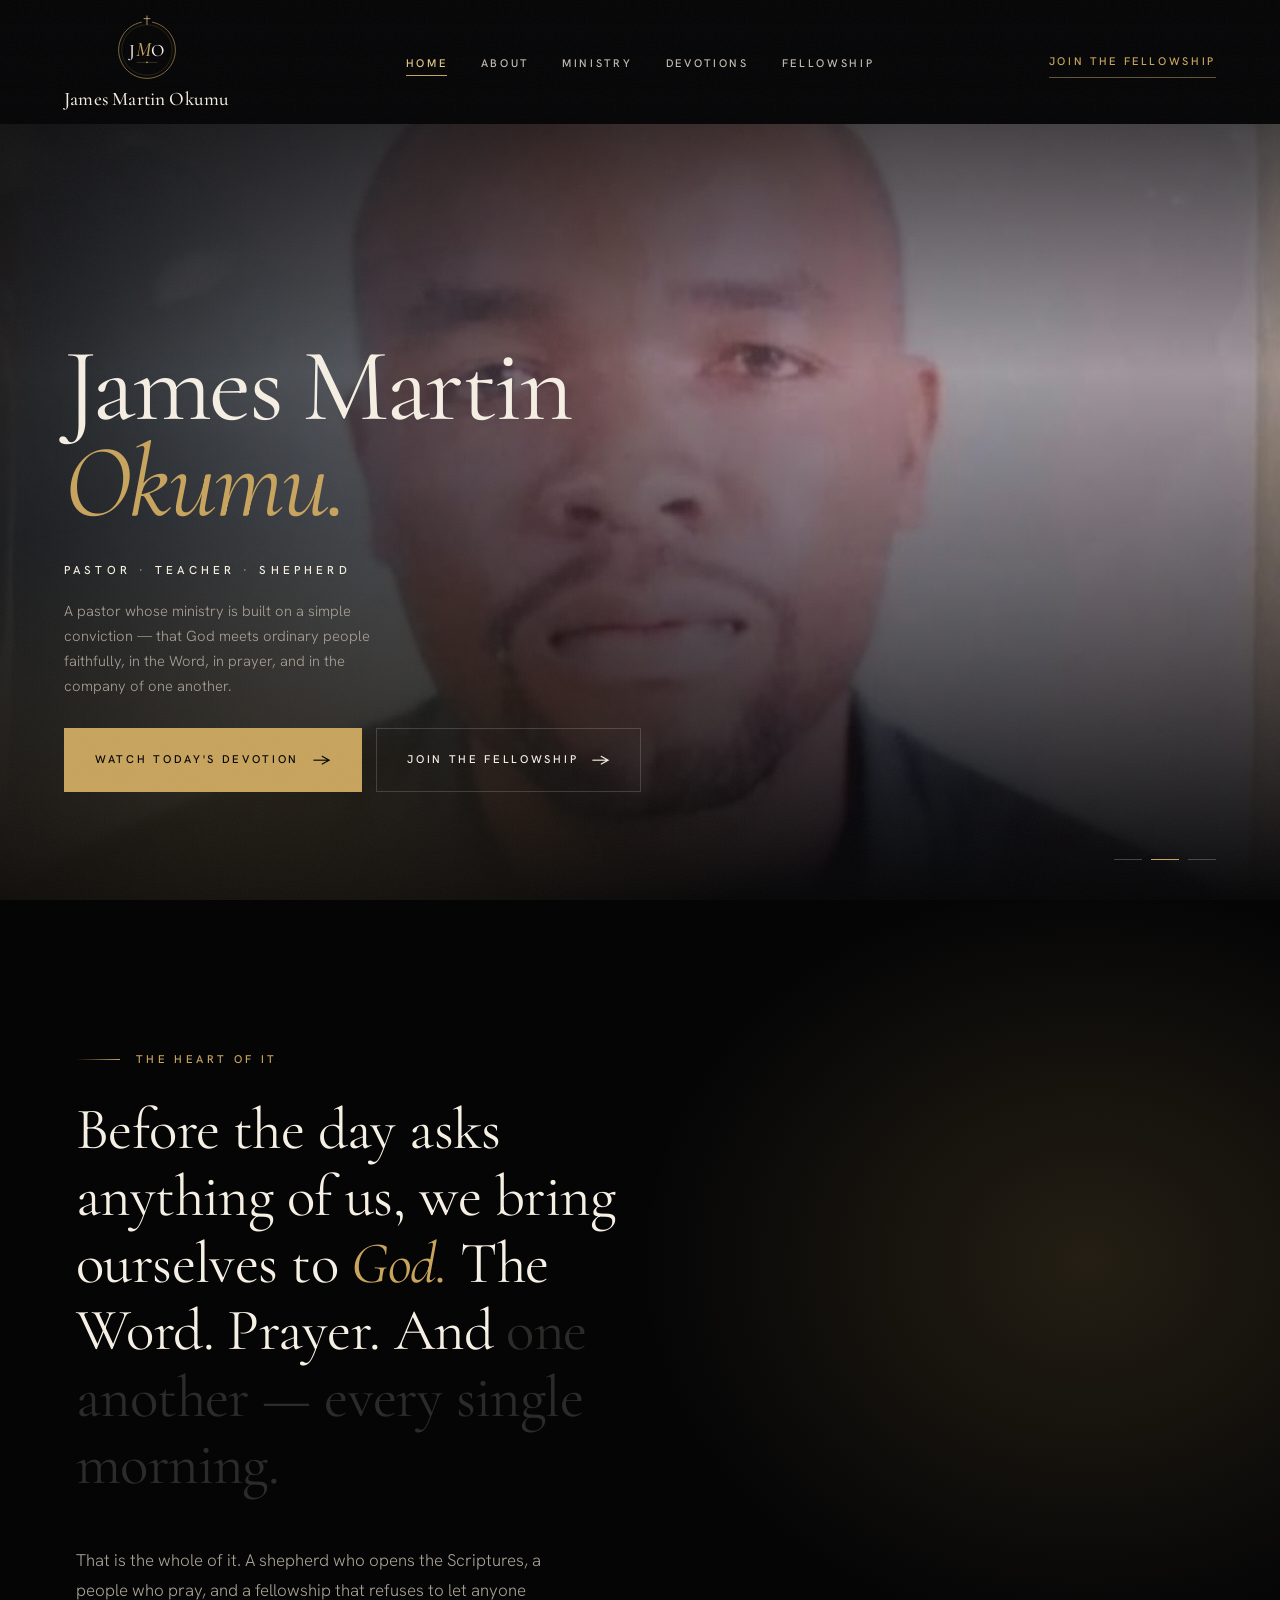
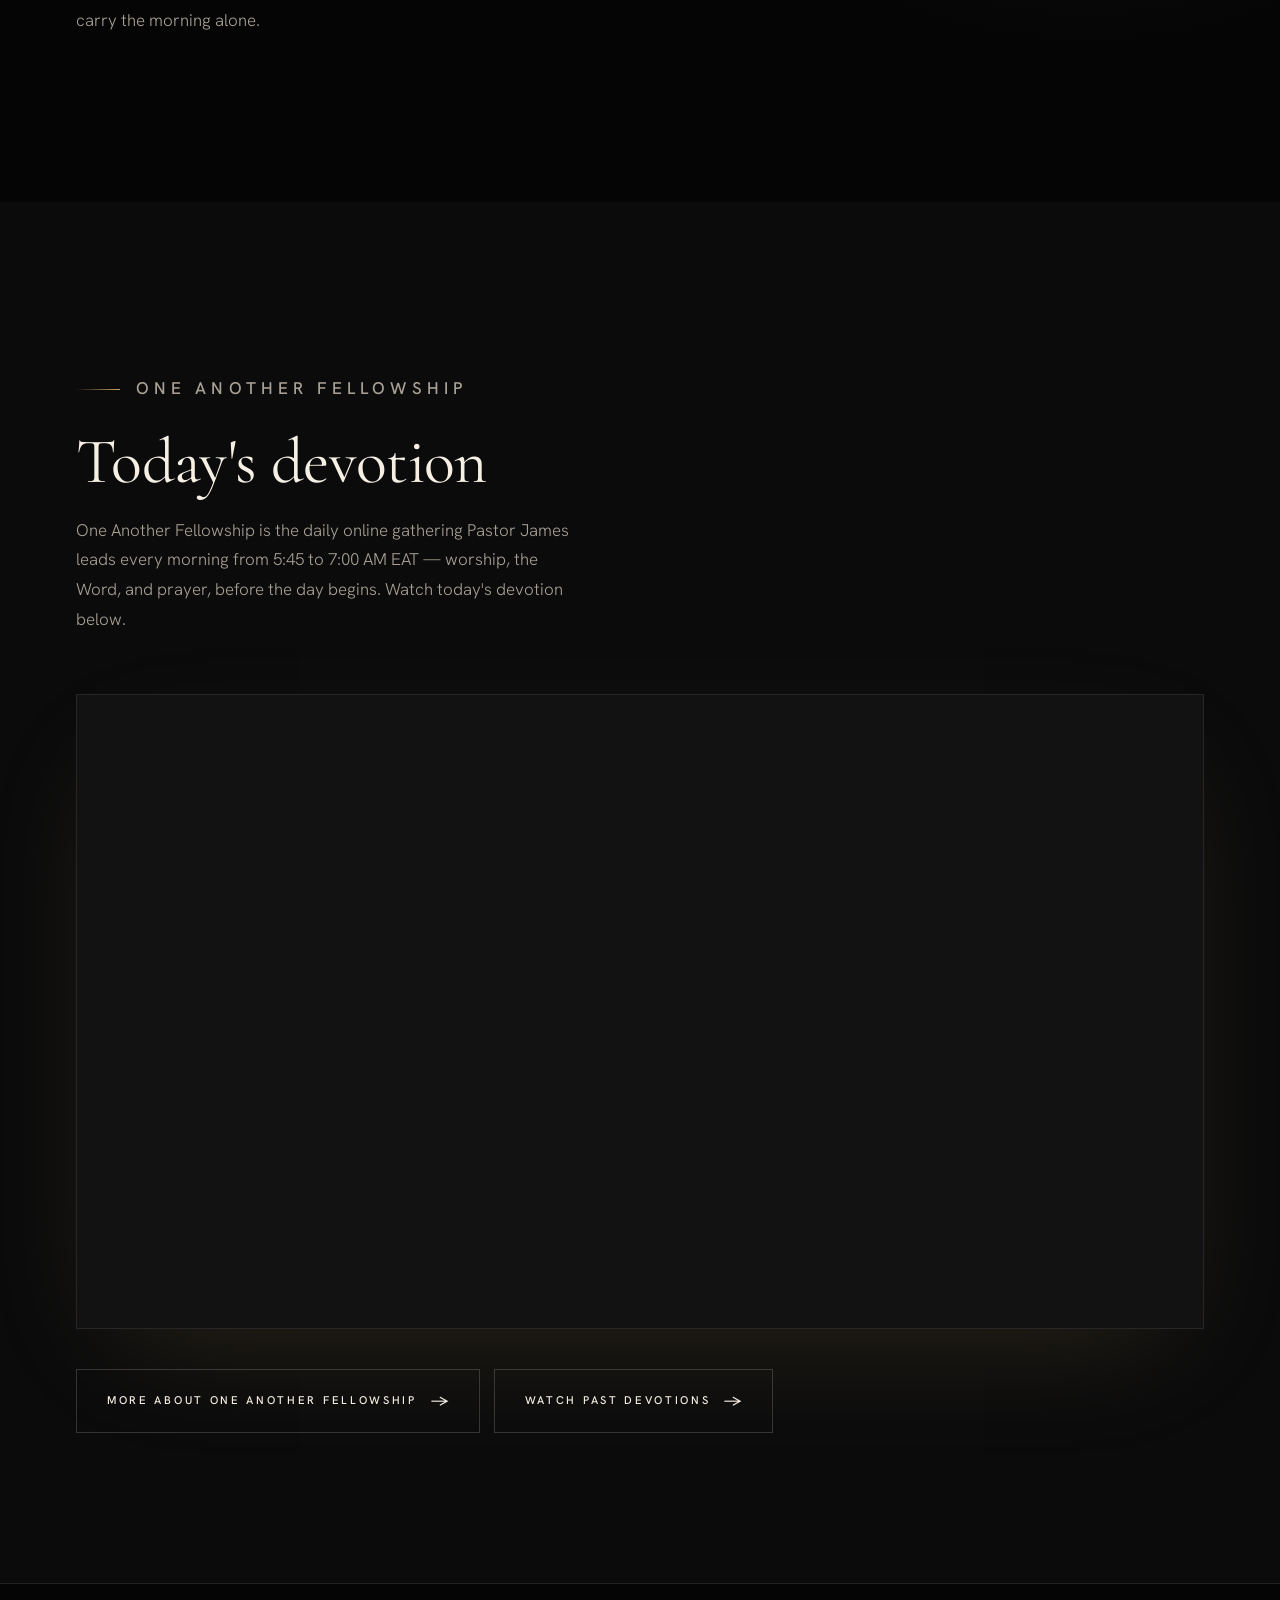
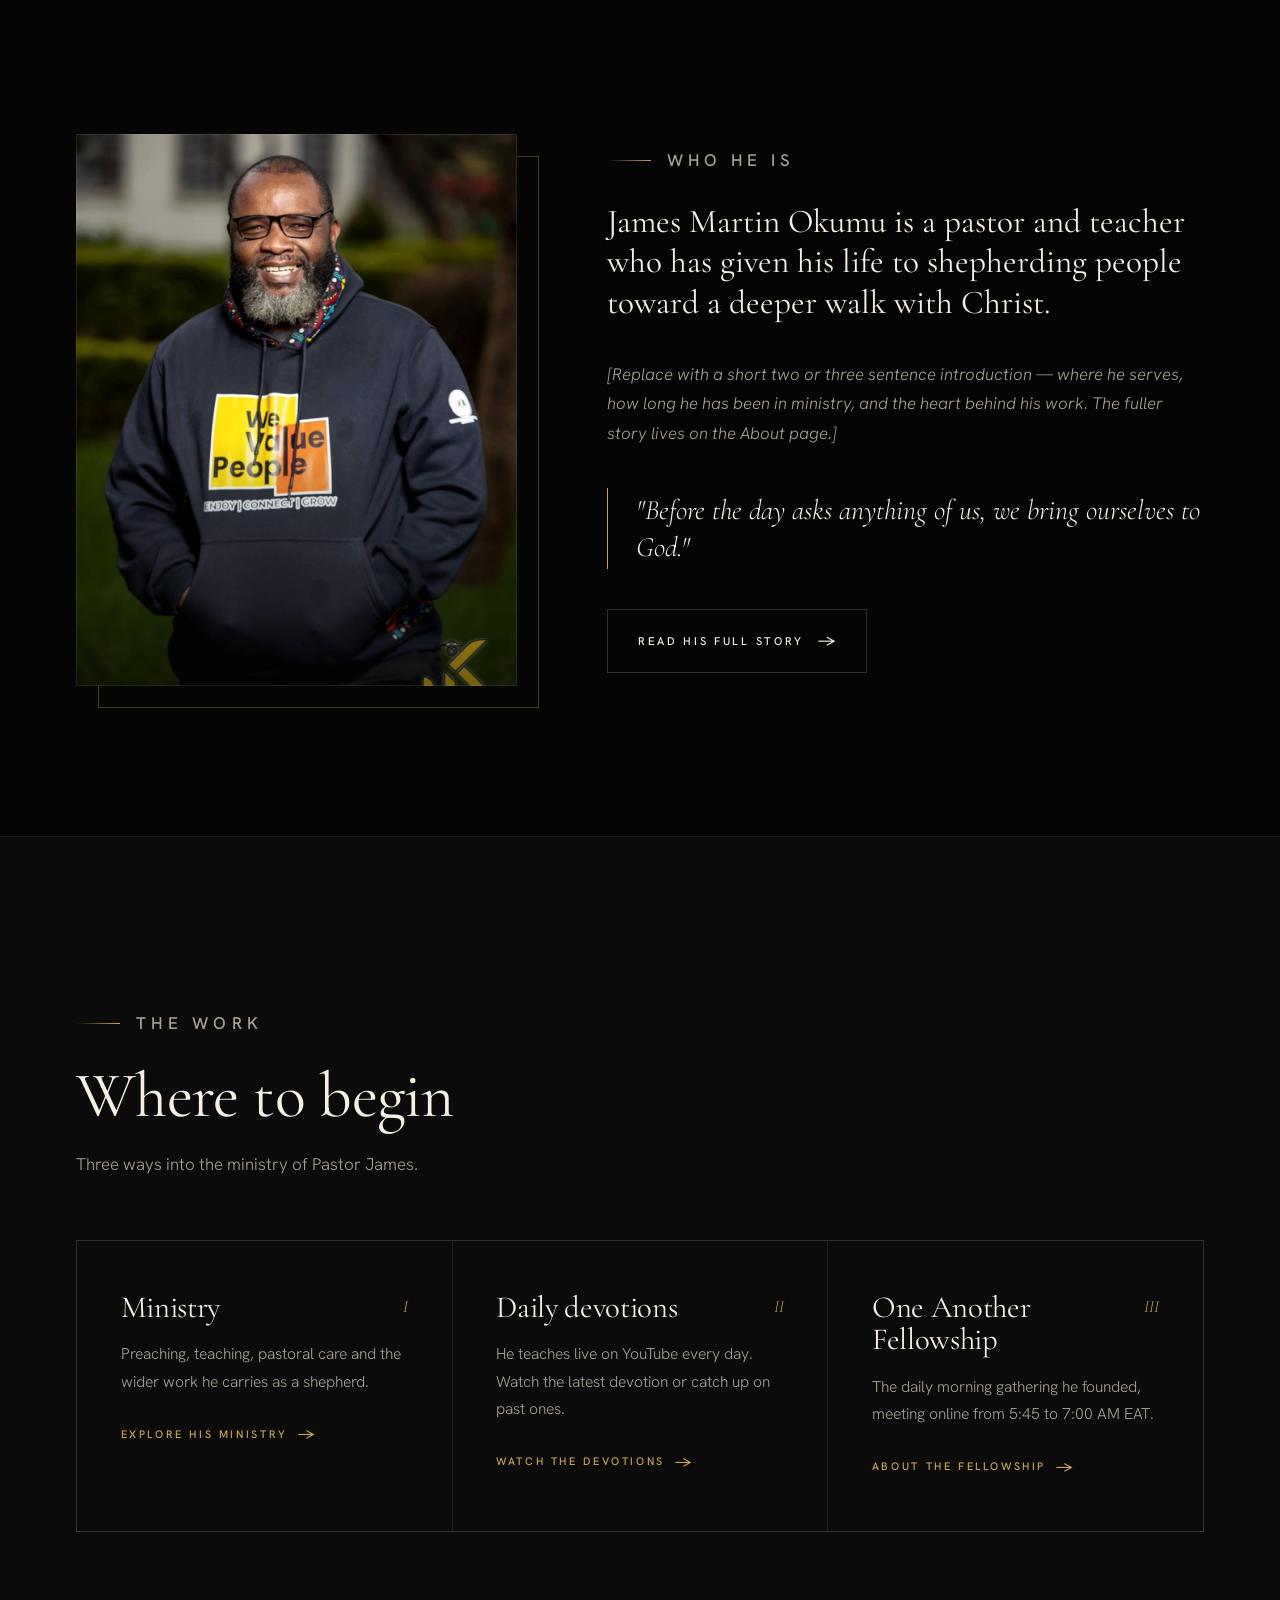
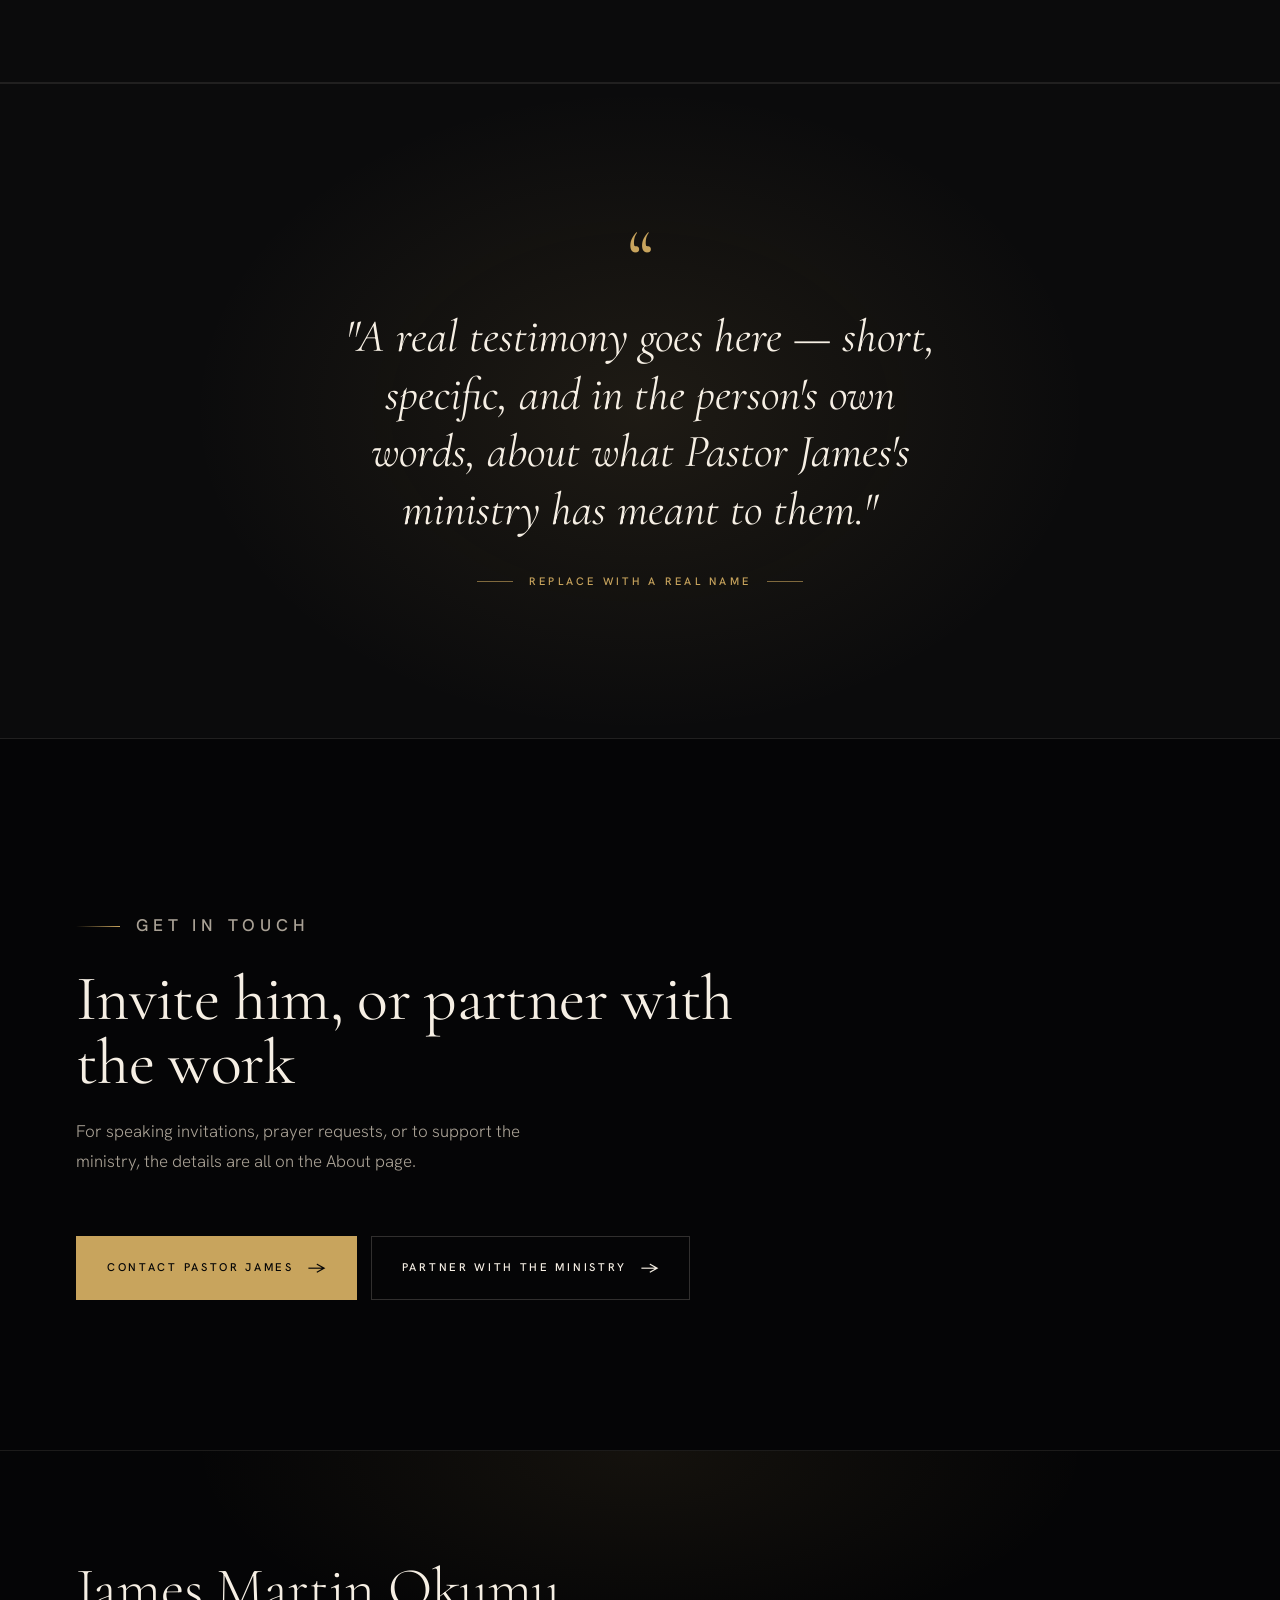
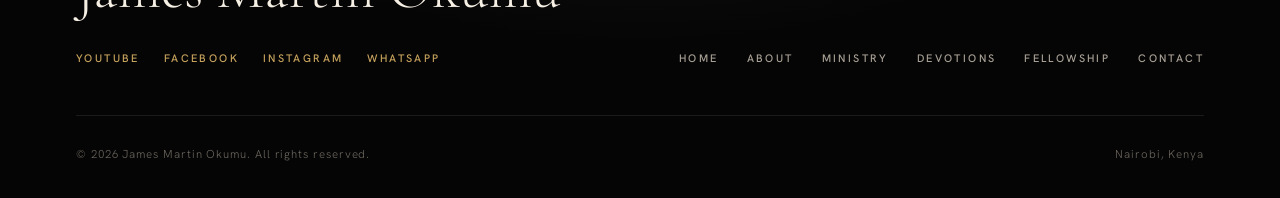
==== commit ded11aa1: "Add files via upload" ====
--- a/docs/index.html
+++ b/docs/index.html
@@ -5,7 +5,8 @@
 <meta name="viewport" content="width=device-width, initial-scale=1.0">
 <title>James Martin Okumu — Pastor &amp; Teacher</title>
 <meta name="description" content="The official website of James Martin Okumu — pastor, teacher and shepherd.">
-<meta name="theme-color" content="#0D0D0B">
+<meta name="theme-color" content="#0D0D0B">
+<link rel="icon" href="Images/jmo-logo.svg" type="image/svg+xml">
 <link rel="preconnect" href="https://fonts.googleapis.com">
 <link rel="preconnect" href="https://fonts.gstatic.com" crossorigin>
 <link href="https://fonts.googleapis.com/css2?family=Cormorant+Garamond:ital,wght@0,400;0,500;0,600;1,400;1,500&family=Hanken+Grotesk:wght@300;400;500;600&display=swap" rel="stylesheet">
@@ -15,7 +16,7 @@
 
 <header class="site-nav">
   <nav class="nav-inner" aria-label="Main">
-    <a href="index.html" class="brand">James Martin Okumu<small>PASTOR &amp; TEACHER</small></a>
+    <a href="index.html" class="brand"><img src="Images/jmo-logo.svg" alt="" class="brand-logo"><span class="brand-name">James Martin Okumu</span></a>
     <ul class="links" id="navLinks">
       <li><a href="index.html" class="current">Home</a></li>
       <li><a href="about.html">About</a></li>
@@ -50,7 +51,6 @@
     <div class="hero-scrim"></div>
 
     <div class="hero-inner">
-      <p class="hero-eyebrow">Nairobi · Daily at 5:45 AM EAT</p>
       <h1>James Martin <em>Okumu.</em></h1>
       <p class="hero-role">Pastor<span>·</span>Teacher<span>·</span>Shepherd</p>
       <p class="hero-lede">
--- a/docs/style.css
+++ b/docs/style.css
@@ -22,7 +22,7 @@
   --sans:'Hanken Grotesk', system-ui, sans-serif;
   --radius:0px;
   --ease:cubic-bezier(.2,.7,.2,1);
-  --nav-h:78px;
+  --nav-h:124px;
 }
 
 *{box-sizing:border-box;}
@@ -101,15 +101,15 @@
   padding:0 clamp(20px,5vw,70px);
   display:grid; grid-template-columns:1fr auto 1fr; align-items:center; gap:24px;
 }
+/* JMO seal centred above the name */
 .brand{
   position:relative; z-index:2; justify-self:start;
-  font-family:var(--serif); font-size:1.32rem; font-weight:500; color:var(--cream);
+  display:inline-flex; flex-direction:column; align-items:center; gap:7px;
+  font-family:var(--serif); font-size:1.2rem; font-weight:500; color:var(--cream);
   text-decoration:none; line-height:1; white-space:nowrap; letter-spacing:0.01em;
 }
-.brand small{
-  display:block; font-family:var(--sans); font-size:0.58rem;
-  color:var(--gold); letter-spacing:0.34em; font-weight:500; margin-top:7px;
-}
+.brand-logo{width:66px; height:auto; transition:transform .6s var(--ease);}
+.brand:hover .brand-logo{transform:rotate(-8deg);}
 .links{
   display:flex; gap:clamp(22px, 2.6vw, 40px);
   list-style:none; margin:0; padding:0; align-items:center;
@@ -155,7 +155,9 @@
 .nav-toggle.open span:nth-child(2){top:20px; transform:rotate(-45deg);}
 
 @media (max-width:980px){
-  :root{--nav-h:68px;}
+  :root{--nav-h:102px;}
+  .brand{font-size:1.08rem; gap:6px;}
+  .brand-logo{width:54px;}
   .nav-inner{grid-template-columns:1fr auto;}
   .nav-cta{display:none;}
   .nav-toggle{display:block;}
@@ -240,8 +242,10 @@
   padding:0;
   background:var(--black);
   overflow:hidden;
-}
-.hero-slides{position:absolute; inset:0; z-index:0;}
+  padding-top:var(--nav-h);   /* hero content never slides up under the navbar */
+}
+/* photos start below the navbar so they never sit behind it */
+.hero-slides{position:absolute; inset:var(--nav-h) 0 0 0; z-index:0; overflow:hidden;}
 .hero-slide{
   position:absolute; inset:0;
   background-size:cover;
@@ -254,7 +258,7 @@
 
 /* readability wash and a warm glow over the photos */
 .hero-scrim{
-  position:absolute; inset:0; z-index:1; pointer-events:none;
+  position:absolute; inset:var(--nav-h) 0 0 0; z-index:1; pointer-events:none;
   background:
     radial-gradient(ellipse 60% 50% at 20% 85%, rgba(200,164,93,.14), transparent 70%),
     linear-gradient(180deg, rgba(5,5,6,.65) 0%, rgba(5,5,6,.1) 32%, rgba(5,5,6,.55) 68%, rgba(5,5,6,1) 100%),
@@ -263,8 +267,9 @@
 
 .hero-inner{
   position:relative; z-index:2;
-  width:100%; max-width:1240px; margin:0 auto;
-  padding:0 clamp(20px,5vw,56px) clamp(90px,13vh,140px);
+  width:100%;
+  /* same side padding as the navbar, so the text lines up under the logo */
+  padding:clamp(28px,5vh,60px) clamp(20px,5vw,70px) clamp(70px,12vh,140px);
 }
 .hero-eyebrow{
   display:flex; align-items:center; gap:18px;
@@ -273,7 +278,8 @@
 }
 .hero-eyebrow::before{content:""; width:70px; height:1px; background:linear-gradient(90deg,transparent,var(--gold));}
 .hero h1{
-  font-size:clamp(3.1rem, 10vw, 8.4rem); font-weight:400; line-height:.92; letter-spacing:-0.025em;
+  /* sized by width AND height, so wide-but-short screens don't get a giant name */
+  font-size:clamp(2.8rem, min(9vw, 11.5vh), 8rem); font-weight:400; line-height:.92; letter-spacing:-0.025em;
 }
 .hero h1 em{display:block;}
 .hero-role{
@@ -281,7 +287,8 @@
   color:var(--cream); opacity:.8; margin-top:30px;
 }
 .hero-role span{color:var(--gold); margin:0 .7em;}
-.hero-lede{color:var(--cream-dim); max-width:46ch; margin-top:22px; font-size:1.06rem;}
+.hero-lede{color:var(--cream-dim); max-width:42ch; margin-top:18px; font-size:0.92rem; line-height:1.7;}
+.hero .btn-row{margin-top:30px;}
 
 /* intro animation for the hero text */
 .hero-inner > *{opacity:0; transform:translateY(24px); animation:heroIn 1.2s var(--ease) forwards;}
@@ -316,6 +323,8 @@
   background:linear-gradient(180deg,var(--gold),transparent);
   animation:cue 2.2s ease-in-out infinite; transform-origin:top;
 }
+/* hide the cue on shorter screens where it would crowd the buttons */
+@media (max-height:900px){ .scroll-cue{display:none;} }
 @keyframes cue{0%{transform:scaleY(0);} 50%{transform:scaleY(1);} 100%{transform:scaleY(1); opacity:0;}}
 
 @media (max-width:760px){
@@ -324,8 +333,16 @@
     background:linear-gradient(180deg, rgba(5,5,6,.6) 0%, rgba(5,5,6,.2) 30%, rgba(5,5,6,.75) 65%, rgba(5,5,6,1) 100%);
   }
   .hero-ticks{right:auto; left:clamp(20px,5vw,56px); bottom:34px;}
-  .hero-eyebrow{font-size:0.62rem; letter-spacing:0.22em; gap:12px;}
-  .hero-eyebrow::before{width:32px;}
+  .hero h1{font-size:clamp(2.8rem,13vw,4rem);}
+  .hero-role{margin-top:20px; font-size:0.62rem; letter-spacing:0.3em;}
+  .hero-lede{font-size:0.86rem; margin-top:14px;}
+  /* the two hero buttons sit side by side on phones */
+  .hero .btn-row{flex-wrap:nowrap; gap:10px; margin-top:24px;}
+  .hero .btn-row .btn{
+    flex:1 1 0; justify-content:center; text-align:center;
+    padding:15px 6px; font-size:0.56rem; letter-spacing:0.08em; gap:6px; white-space:nowrap;
+  }
+  .hero .btn-row .btn::after{display:none;}
   .scroll-cue{display:none;}
 }
 
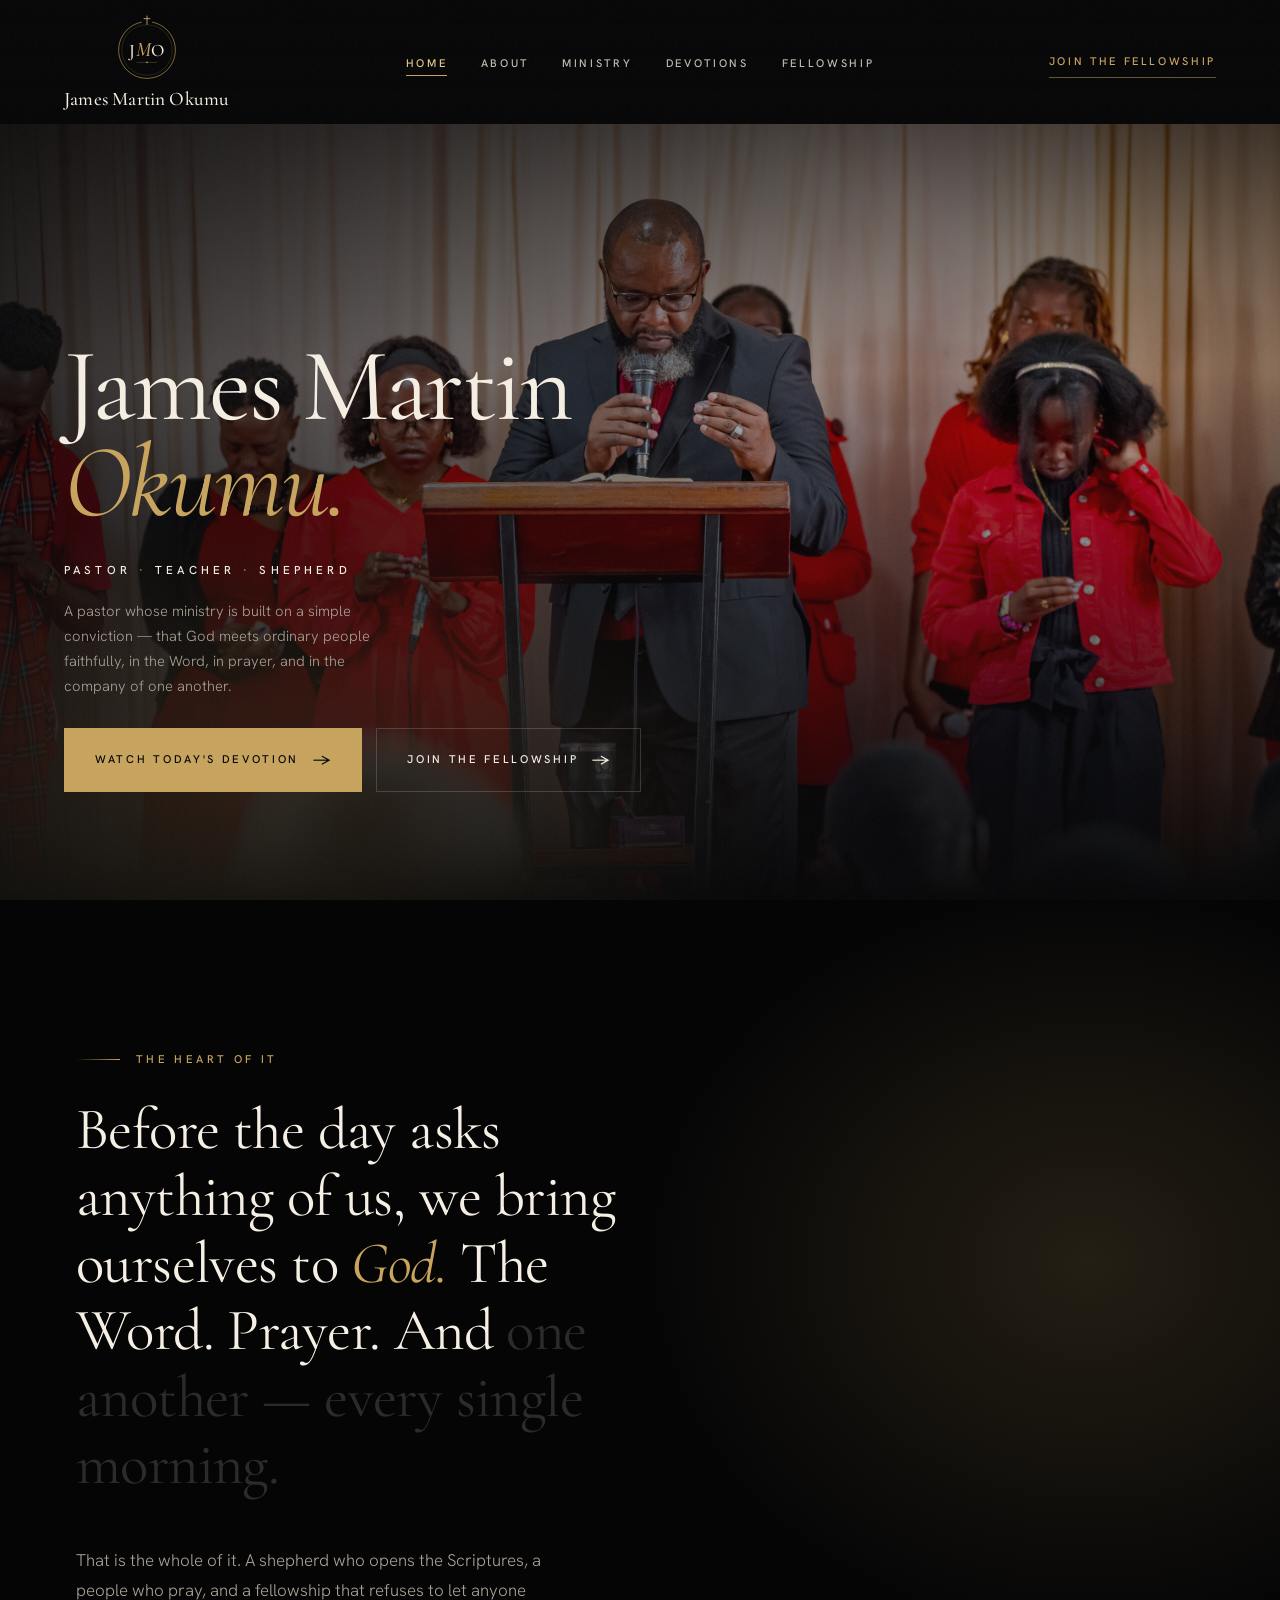
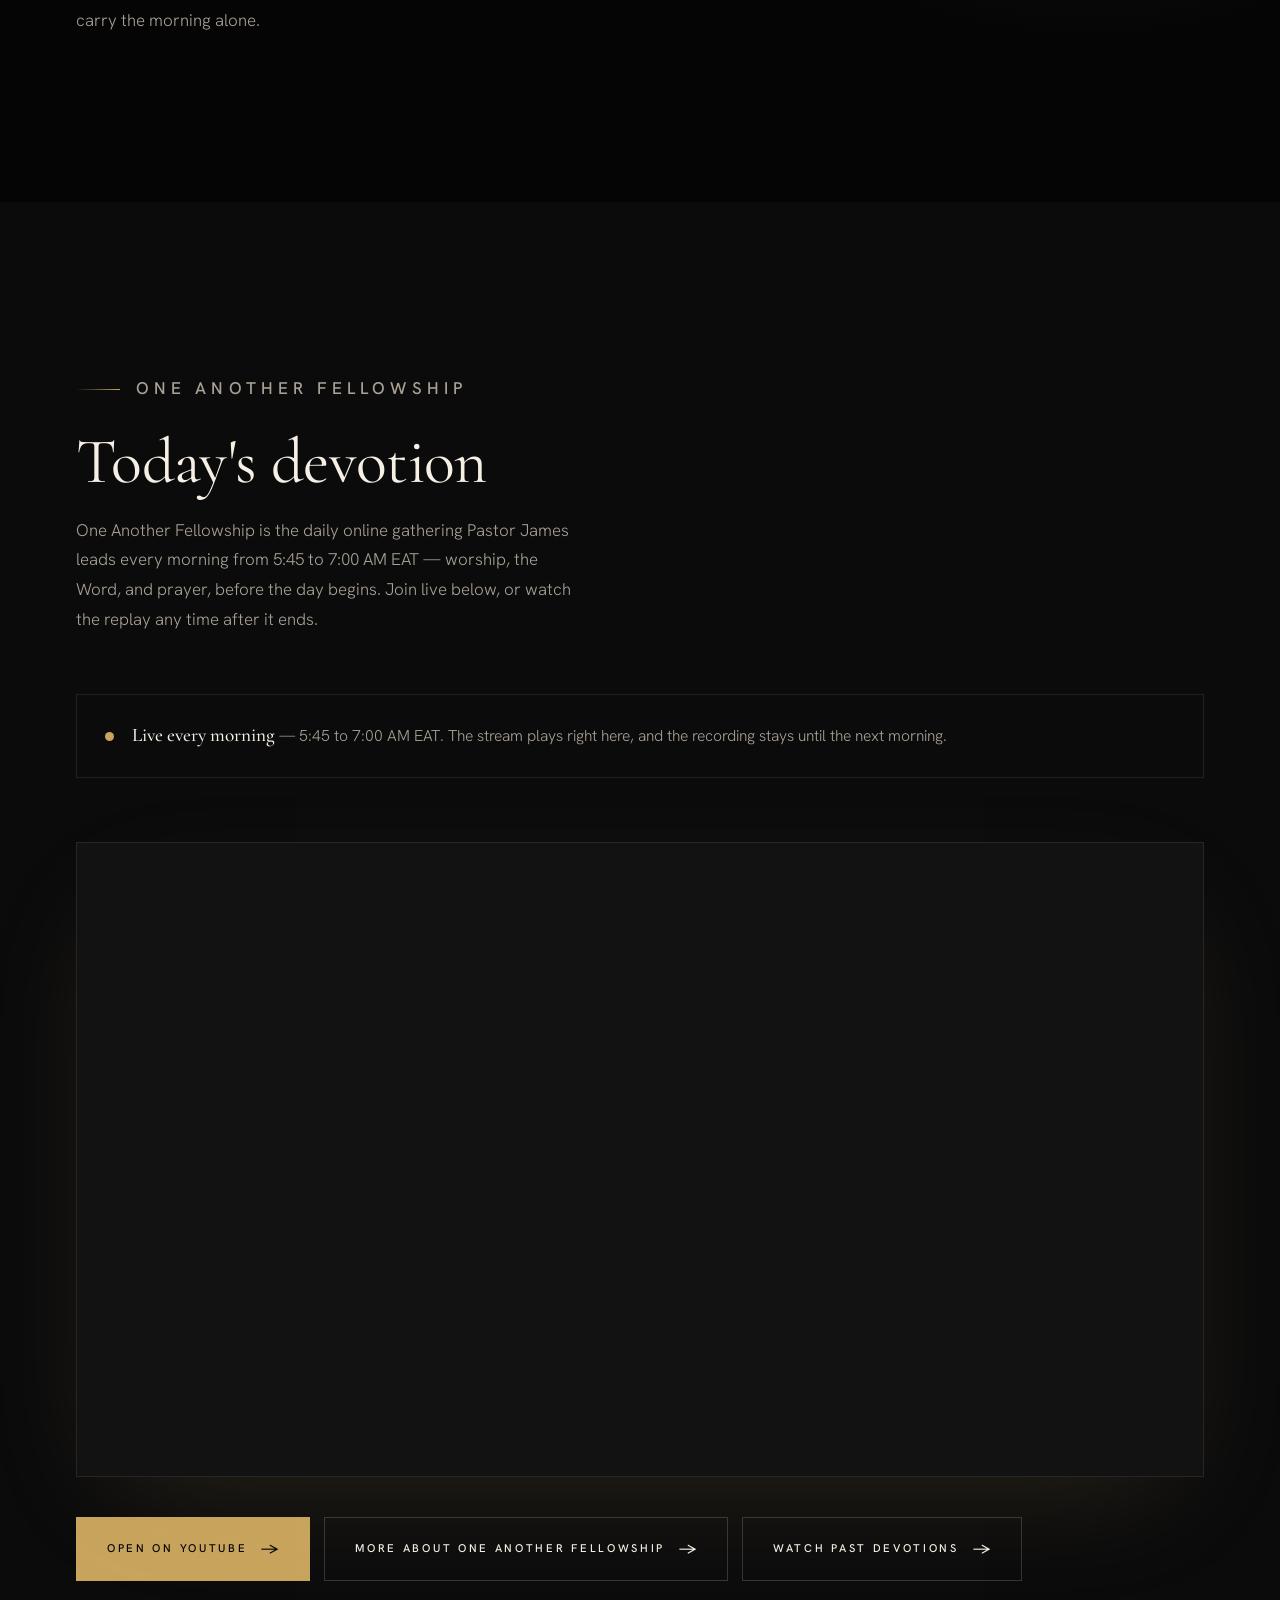
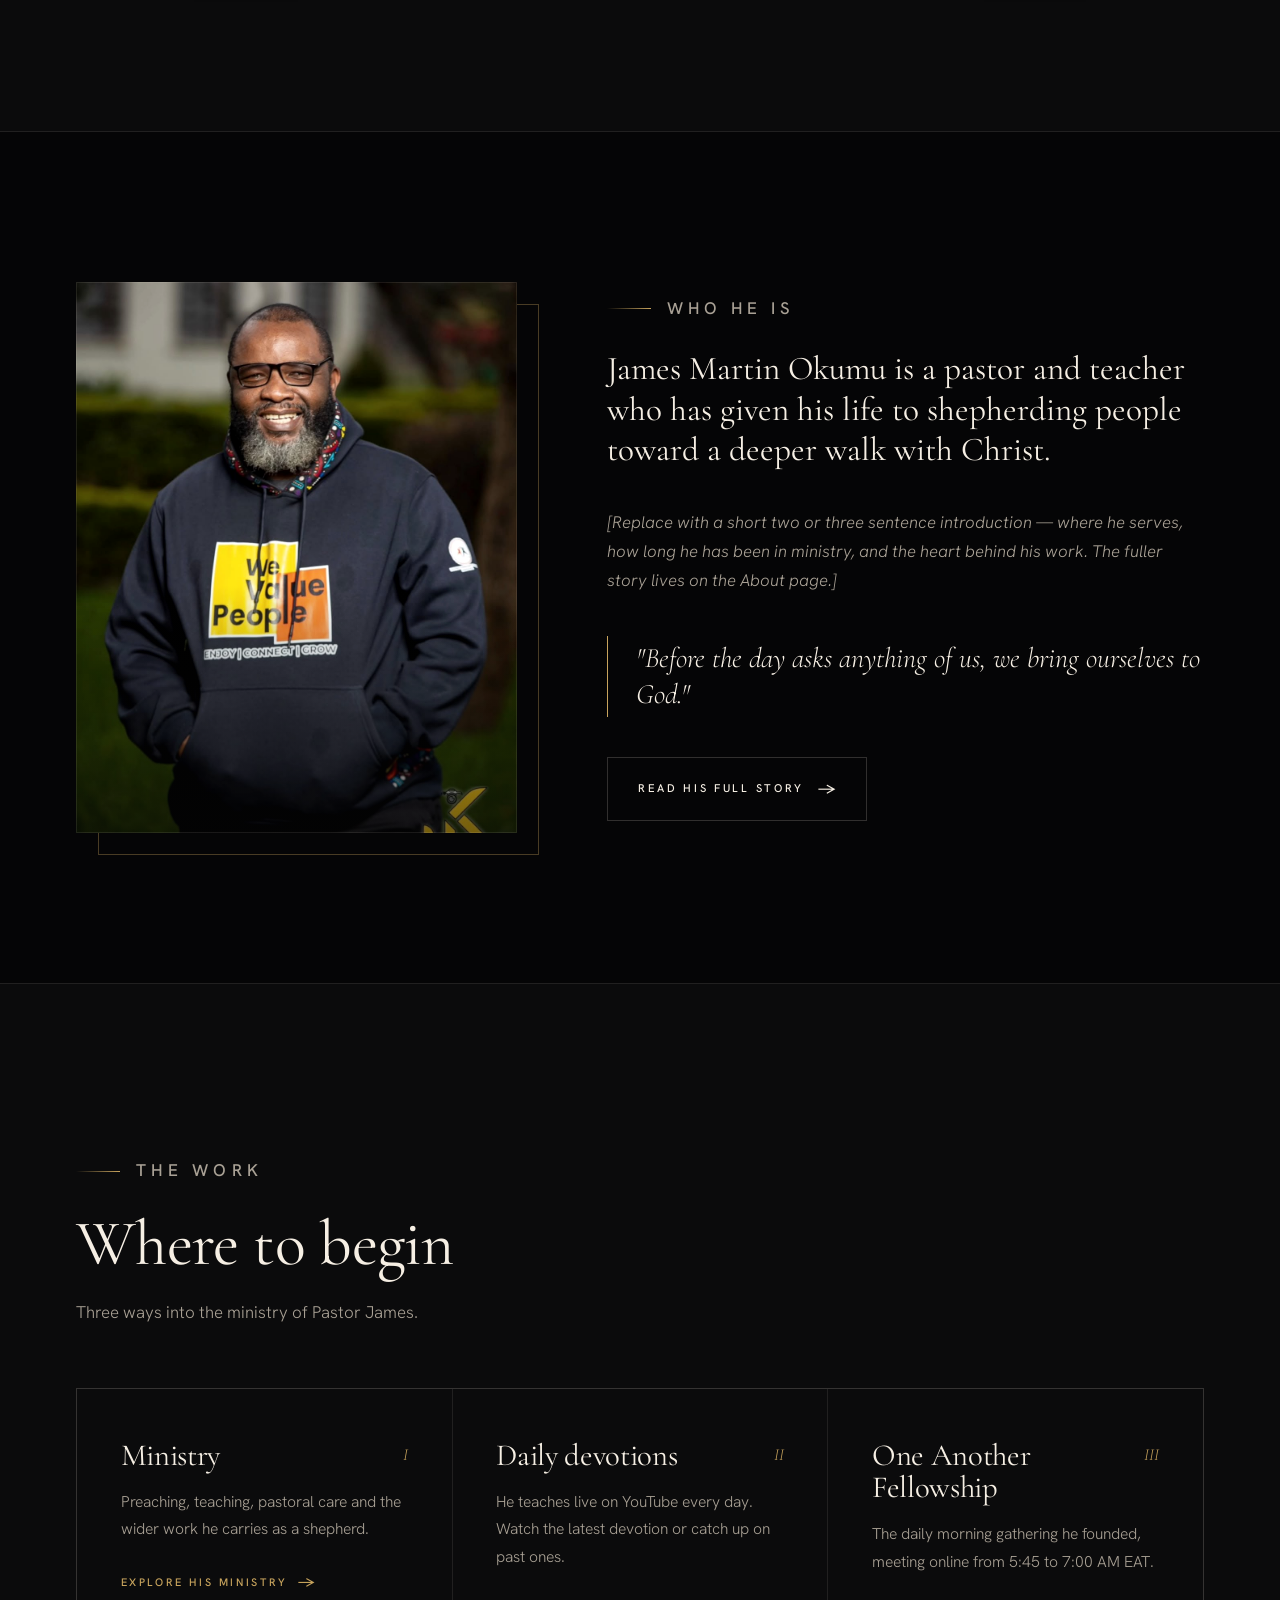
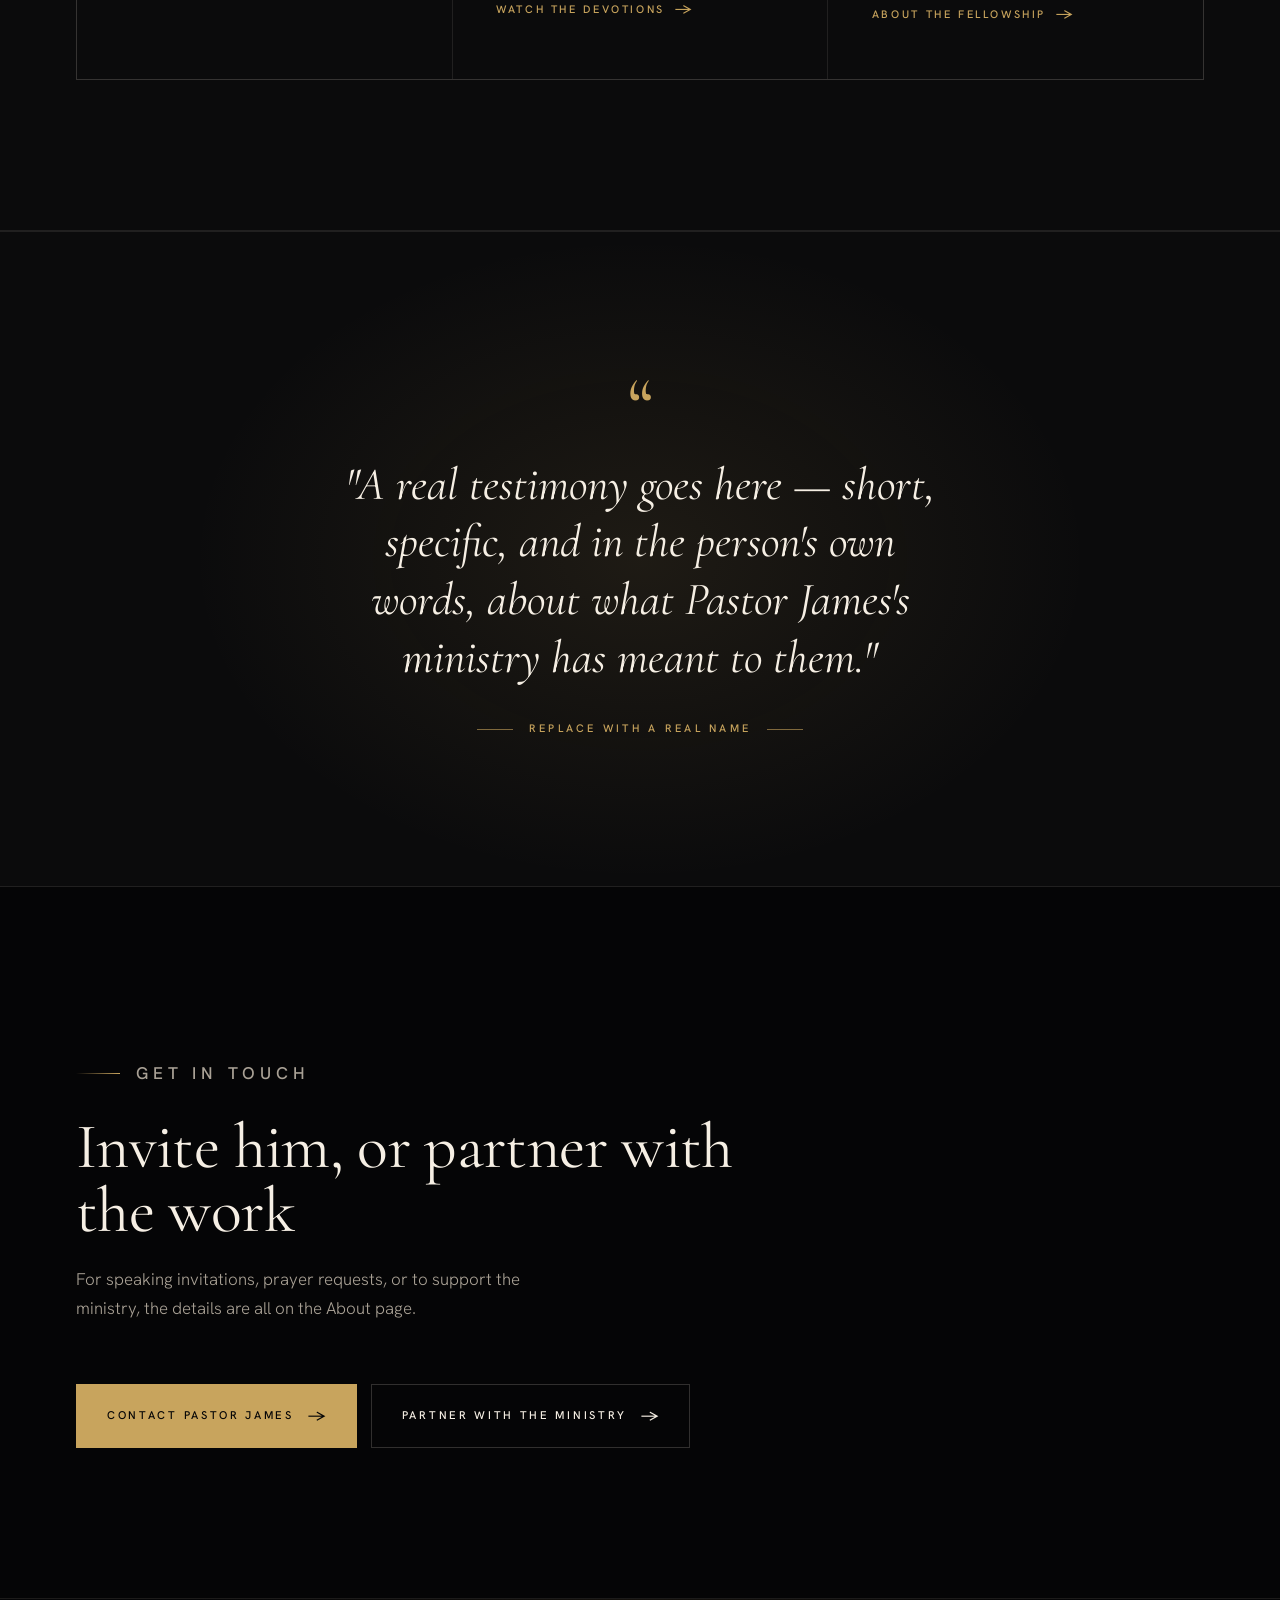
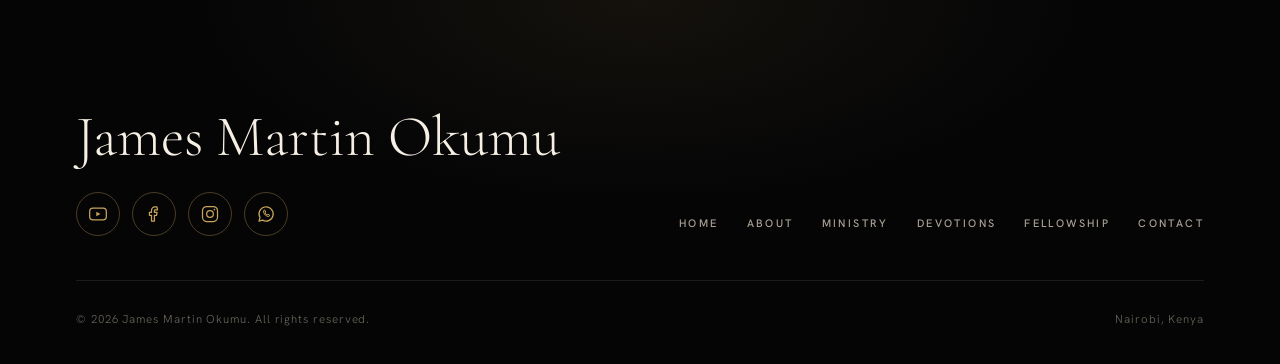
==== commit 99d3874b: "Add files via upload" ====
--- a/docs/index.html
+++ b/docs/index.html
@@ -5,7 +5,7 @@
 <meta name="viewport" content="width=device-width, initial-scale=1.0">
 <title>James Martin Okumu — Pastor &amp; Teacher</title>
 <meta name="description" content="The official website of James Martin Okumu — pastor, teacher and shepherd.">
-<meta name="theme-color" content="#0D0D0B">
+<meta name="theme-color" content="#0D0D0B">
 <link rel="icon" href="Images/jmo-logo.svg" type="image/svg+xml">
 <link rel="preconnect" href="https://fonts.googleapis.com">
 <link rel="preconnect" href="https://fonts.gstatic.com" crossorigin>
@@ -35,18 +35,14 @@
 <main>
 
   <!-- ============ HERO ============
-       Full-width slideshow. It plays through the images once on page load
-       and then stays on the last one.
-
-       TO CHANGE THE PHOTOS: edit the data-src values below. Add or remove
-       .hero-slide divs freely — the script adapts to however many there are.
-       The LAST slide in the list is the one it settles on.
+       One full-width photo with a slow zoom as the page opens.
+
+       TO CHANGE THE PHOTO: edit the data-src value below.
+       (Adding more .hero-slide lines turns it back into a slideshow.)
   ================================================== -->
   <section class="hero" id="hero">
     <div class="hero-slides" id="heroSlides">
-      <div class="hero-slide" data-src="Images/pj12.jpeg"></div>
-      <div class="hero-slide" data-src="Images/pj13.jpeg"></div>
-      <div class="hero-slide" data-src="Images/pj8.jpeg"></div>
+      <div class="hero-slide" data-src="Images/pj14.jpg"></div>
     </div>
     <div class="hero-scrim"></div>
 
@@ -64,7 +60,6 @@
       </div>
     </div>
 
-    <div class="hero-ticks" id="heroTicks" aria-hidden="true"></div>
     <a href="#statement" class="scroll-cue">Keep scrolling</a>
   </section>
 
@@ -87,23 +82,19 @@
   </section>
 
   <!-- ============ TODAY'S DEVOTION (One Another Fellowship) ============
-       A short line about One Another Fellowship, then the embedded
-       YouTube player for that day's devotion.
-
-       TO UPDATE THE VIDEO EACH DAY:
-       1. Open the video (or the live stream) on YouTube.
-       2. Click Share, then Embed, and copy the video ID from the src URL —
-          it's the part after /embed/, e.g. https://www.youtube.com/embed/dQw4w9WgXcQ
-          The ID there is  dQw4w9WgXcQ
-       3. Replace VIDEO_ID_HERE below with that ID.
-       4. Delete the <div class="ph-note"> line once a real video is showing.
-
-       SET IT ONCE AND FORGET IT INSTEAD:
-       Replace the src below with
-         https://www.youtube.com/embed/live_stream?channel=CHANNEL_ID
-       (CHANNEL_ID is the part after /channel/ in the channel's YouTube URL).
-       This always shows whatever is currently live, so nothing needs
-       editing daily.
+       A short line about One Another Fellowship, then the YouTube player.
+
+       THIS UPDATES ITSELF — NOTHING TO EDIT DAILY.
+       The player shows the newest video on Pastor James's channel
+       (youtube.com/@pastajmo). While the 5:45 AM stream is live, that
+       stream IS the newest video, so it plays live here. When it ends,
+       the recording stays here until the next morning's stream begins.
+
+       How: the src uses the channel's "uploads" playlist. A channel ID
+       starts with UC; the uploads playlist is the same ID with UU instead.
+         Channel ID:        UCQ_o4bm9EggnzsvZzTGZjMw
+         Uploads playlist:  UUQ_o4bm9EggnzsvZzTGZjMw
+       Only change it if the ministry moves to a different channel.
   ================================================== -->
   <section id="devotion" style="background:var(--black-2); border-bottom:1px solid var(--line);">
     <div class="wrap">
@@ -113,19 +104,22 @@
         <p>
           One Another Fellowship is the daily online gathering Pastor James leads
           every morning from 5:45 to 7:00 AM EAT — worship, the Word, and prayer,
-          before the day begins. Watch today's devotion below.
+          before the day begins. Join live below, or watch the replay any time
+          after it ends.
         </p>
       </div>
 
+      <div class="live-banner">
+        <span class="live-dot"></span>
+        <span class="txt"><strong>Live every morning</strong> — 5:45 to 7:00 AM EAT. The stream plays right here, and the recording stays until the next morning.</span>
+      </div>
+
       <div class="video-frame">
-        <iframe width="560" height="315" src="https://www.youtube.com/embed/0ZjJgJU7mEo?si=CtT1okgOk1QKLhzF" title="YouTube video player" frameborder="0" allow="accelerometer; autoplay; clipboard-write; encrypted-media; gyroscope; picture-in-picture; web-share" referrerpolicy="strict-origin-when-cross-origin" allowfullscreen></iframe>
-        <!-- <div class="ph-note">
-          Paste today's YouTube video ID into this embed.<br>
-          <small>See the instructions in the code just above this section.</small>
-        </div> -->
+        <iframe src="https://www.youtube.com/embed/videoseries?list=UUQ_o4bm9EggnzsvZzTGZjMw" title="Today's devotion — latest from Pastor James on YouTube" allow="accelerometer; autoplay; clipboard-write; encrypted-media; gyroscope; picture-in-picture; web-share" referrerpolicy="strict-origin-when-cross-origin" allowfullscreen></iframe>
       </div>
 
       <div class="btn-row">
+        <a href="https://www.youtube.com/@pastajmo/streams" target="_blank" rel="noopener" class="btn btn-gold">Open on YouTube</a>
         <a href="fellowship.html" class="btn btn-outline">More about One Another Fellowship</a>
         <a href="devotions.html" class="btn btn-outline">Watch past devotions</a>
       </div>
@@ -227,10 +221,10 @@
       <div>
         <div class="footer-brand">James Martin Okumu</div>
         <ul class="socials">
-          <li><a href="https://youtube.com/@pastajmo?si=jwKkBSvHOU5rkGLG" target="_blank" rel="noopener">YouTube</a></li>
-          <li><a href="https://www.facebook.com/share/1CH9xJ3EPk/?mibextid=wwXIfr" target="_blank" rel="noopener">Facebook</a></li>
-          <li><a href="https://www.instagram.com/pastajmo_?stkn=NXFvdDA4YzVlY3pz" target="_blank" rel="noopener">Instagram</a></li>
-          <li><a href="https://wa.me/254716153771" target="_blank" rel="noopener">WhatsApp</a></li>
+          <li><a href="https://youtube.com/@pastajmo?si=jwKkBSvHOU5rkGLG" target="_blank" rel="noopener" aria-label="YouTube" title="YouTube"><svg viewBox="0 0 24 24" aria-hidden="true" fill="none" stroke="currentColor" stroke-width="1.5" stroke-linecap="round" stroke-linejoin="round"><rect x="2" y="5" width="20" height="14" rx="4"/><path d="M10 9.2v5.6l4.8-2.8z" fill="currentColor" stroke="none"/></svg></a></li>
+          <li><a href="https://www.facebook.com/share/1CH9xJ3EPk/?mibextid=wwXIfr" target="_blank" rel="noopener" aria-label="Facebook" title="Facebook"><svg viewBox="0 0 24 24" aria-hidden="true" fill="none" stroke="currentColor" stroke-width="1.5" stroke-linecap="round" stroke-linejoin="round"><path d="M15.5 3.5H13a4 4 0 0 0-4 4V10H6.5v3.5H9v7h3.5v-7h2.6l.6-3.5h-3.2V8a1 1 0 0 1 1-1h2.8z"/></svg></a></li>
+          <li><a href="https://www.instagram.com/pastajmo_?stkn=NXFvdDA4YzVlY3pz" target="_blank" rel="noopener" aria-label="Instagram" title="Instagram"><svg viewBox="0 0 24 24" aria-hidden="true" fill="none" stroke="currentColor" stroke-width="1.5" stroke-linecap="round" stroke-linejoin="round"><rect x="3" y="3" width="18" height="18" rx="5"/><circle cx="12" cy="12" r="4"/><circle cx="17.3" cy="6.7" r="1" fill="currentColor" stroke="none"/></svg></a></li>
+          <li><a href="https://wa.me/254716153771" target="_blank" rel="noopener" aria-label="WhatsApp" title="WhatsApp"><svg viewBox="0 0 24 24" aria-hidden="true" fill="none" stroke="currentColor" stroke-width="1.5" stroke-linecap="round" stroke-linejoin="round"><path d="M3.5 20.5l1.3-4.2A8.5 8.5 0 1 1 8 19.4z"/><path d="M9 8.6c0 3.5 2.9 6.4 6.4 6.4l1-1.6-2.2-1.1-1 .9a5 5 0 0 1-2.4-2.4l.9-1-1.1-2.2z" stroke-width="1.2"/></svg></a></li>
         </ul>
       </div>
       <ul class="footer-links">
--- a/docs/style.css
+++ b/docs/style.css
@@ -589,9 +589,16 @@
   transition:color .25s ease;
 }
 .footer-links a:hover{color:var(--gold);}
-.socials{display:flex; gap:24px; list-style:none; margin:24px 0 0; padding:0; flex-wrap:wrap;}
-.socials a{color:var(--gold); text-decoration:none; font-size:0.68rem; letter-spacing:0.22em; text-transform:uppercase; font-weight:500;}
-.socials a:hover{color:var(--gold-soft);}
+/* social icons: thin gold line icons in a hairline circle */
+.socials{display:flex; gap:12px; list-style:none; margin:26px 0 0; padding:0; flex-wrap:wrap;}
+.socials a{
+  display:flex; align-items:center; justify-content:center;
+  width:44px; height:44px; border-radius:50%;
+  border:1px solid rgba(200,164,93,.35); color:var(--gold);
+  transition:color .3s ease, border-color .3s ease, background .3s ease, transform .3s var(--ease);
+}
+.socials a svg{width:20px; height:20px;}
+.socials a:hover{color:var(--black); background:var(--gold); border-color:var(--gold); transform:translateY(-3px);}
 .footer-bottom{
   display:flex; justify-content:space-between; flex-wrap:wrap; gap:12px;
   padding-top:28px; font-size:0.72rem; letter-spacing:.08em; color:var(--muted);
